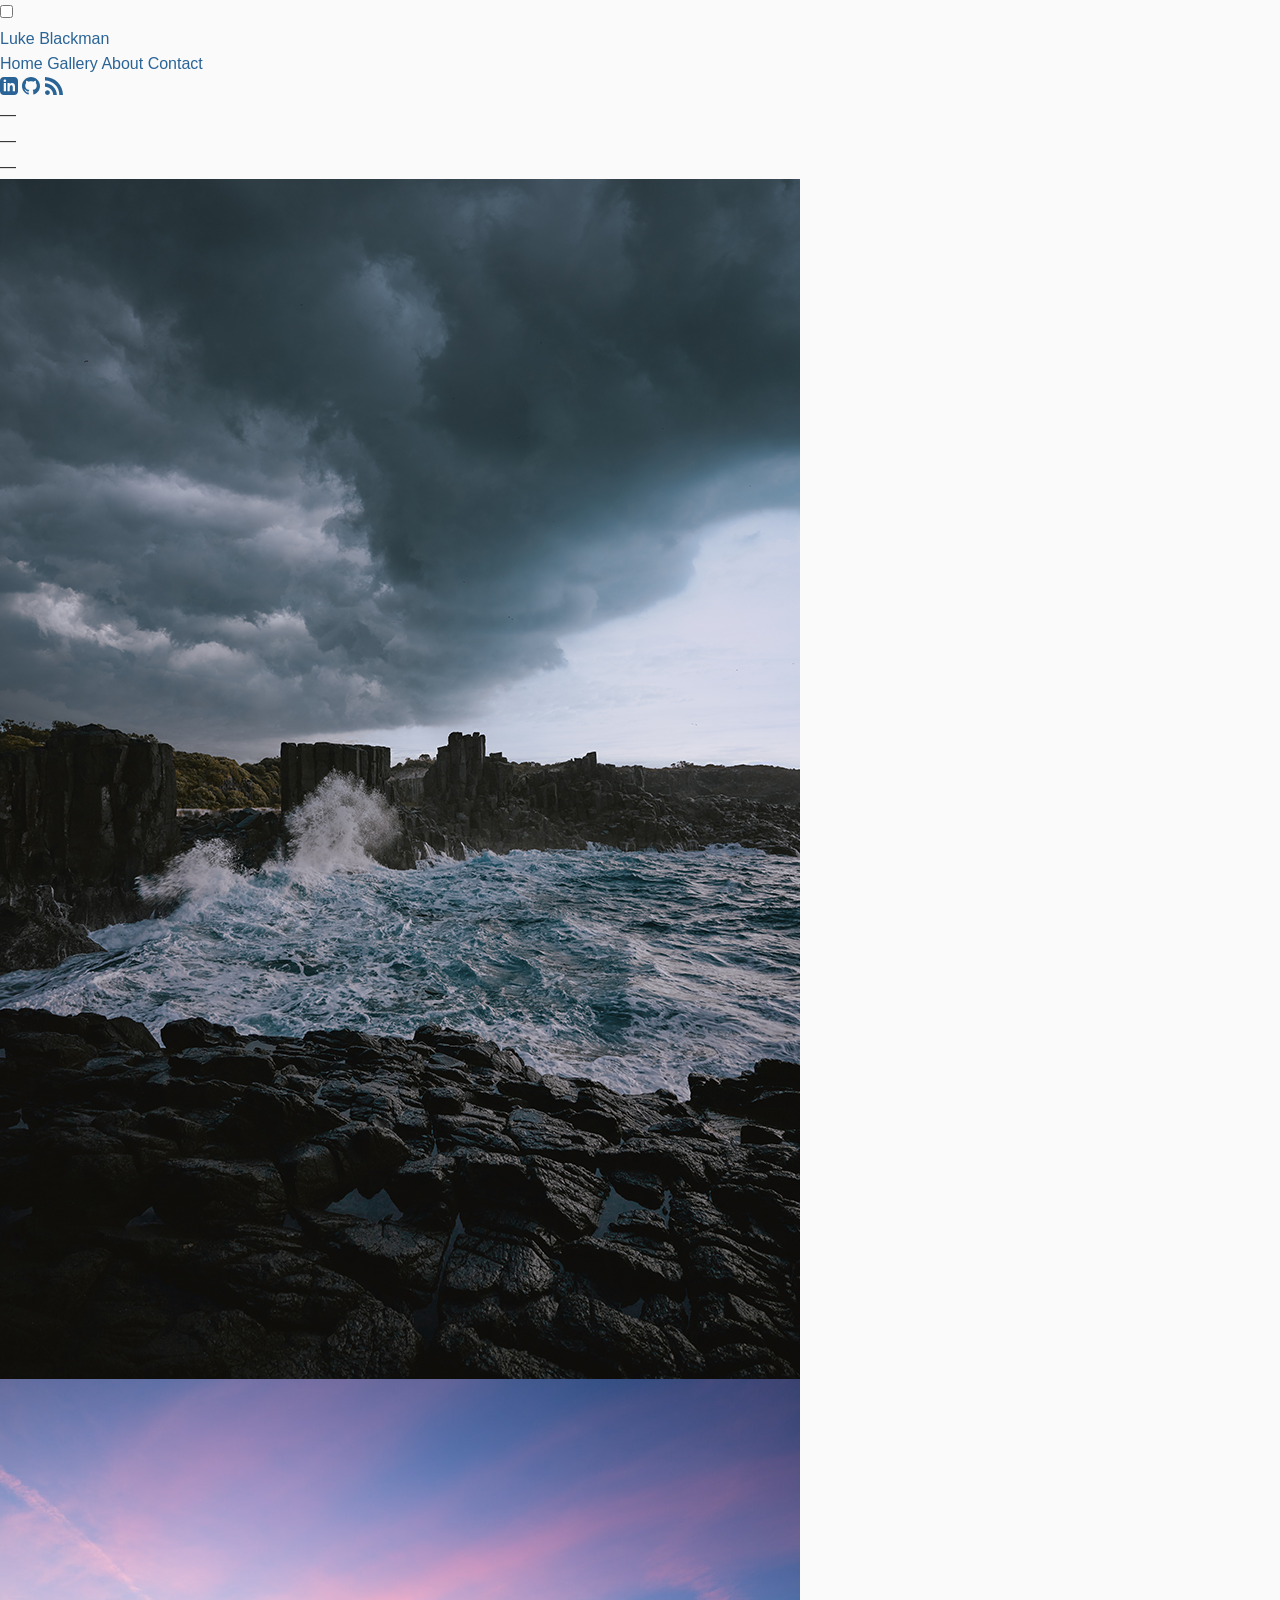
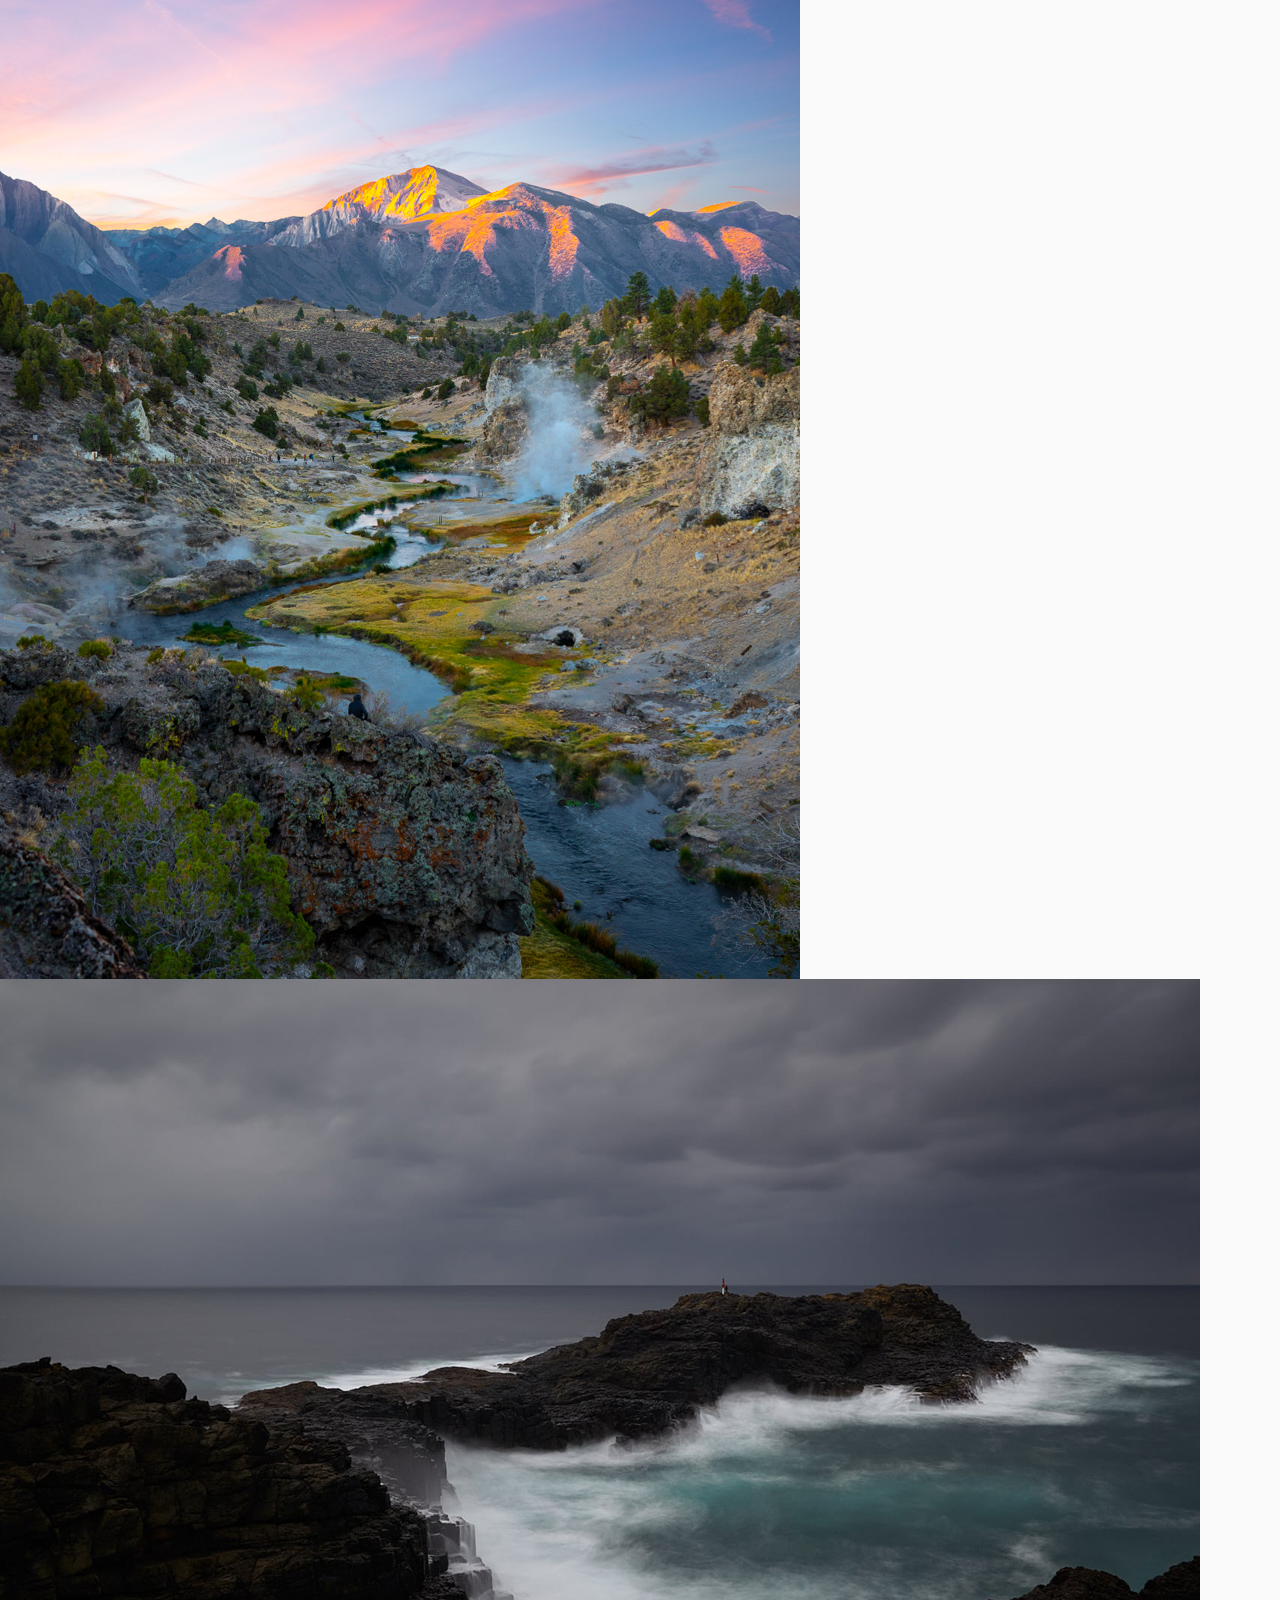
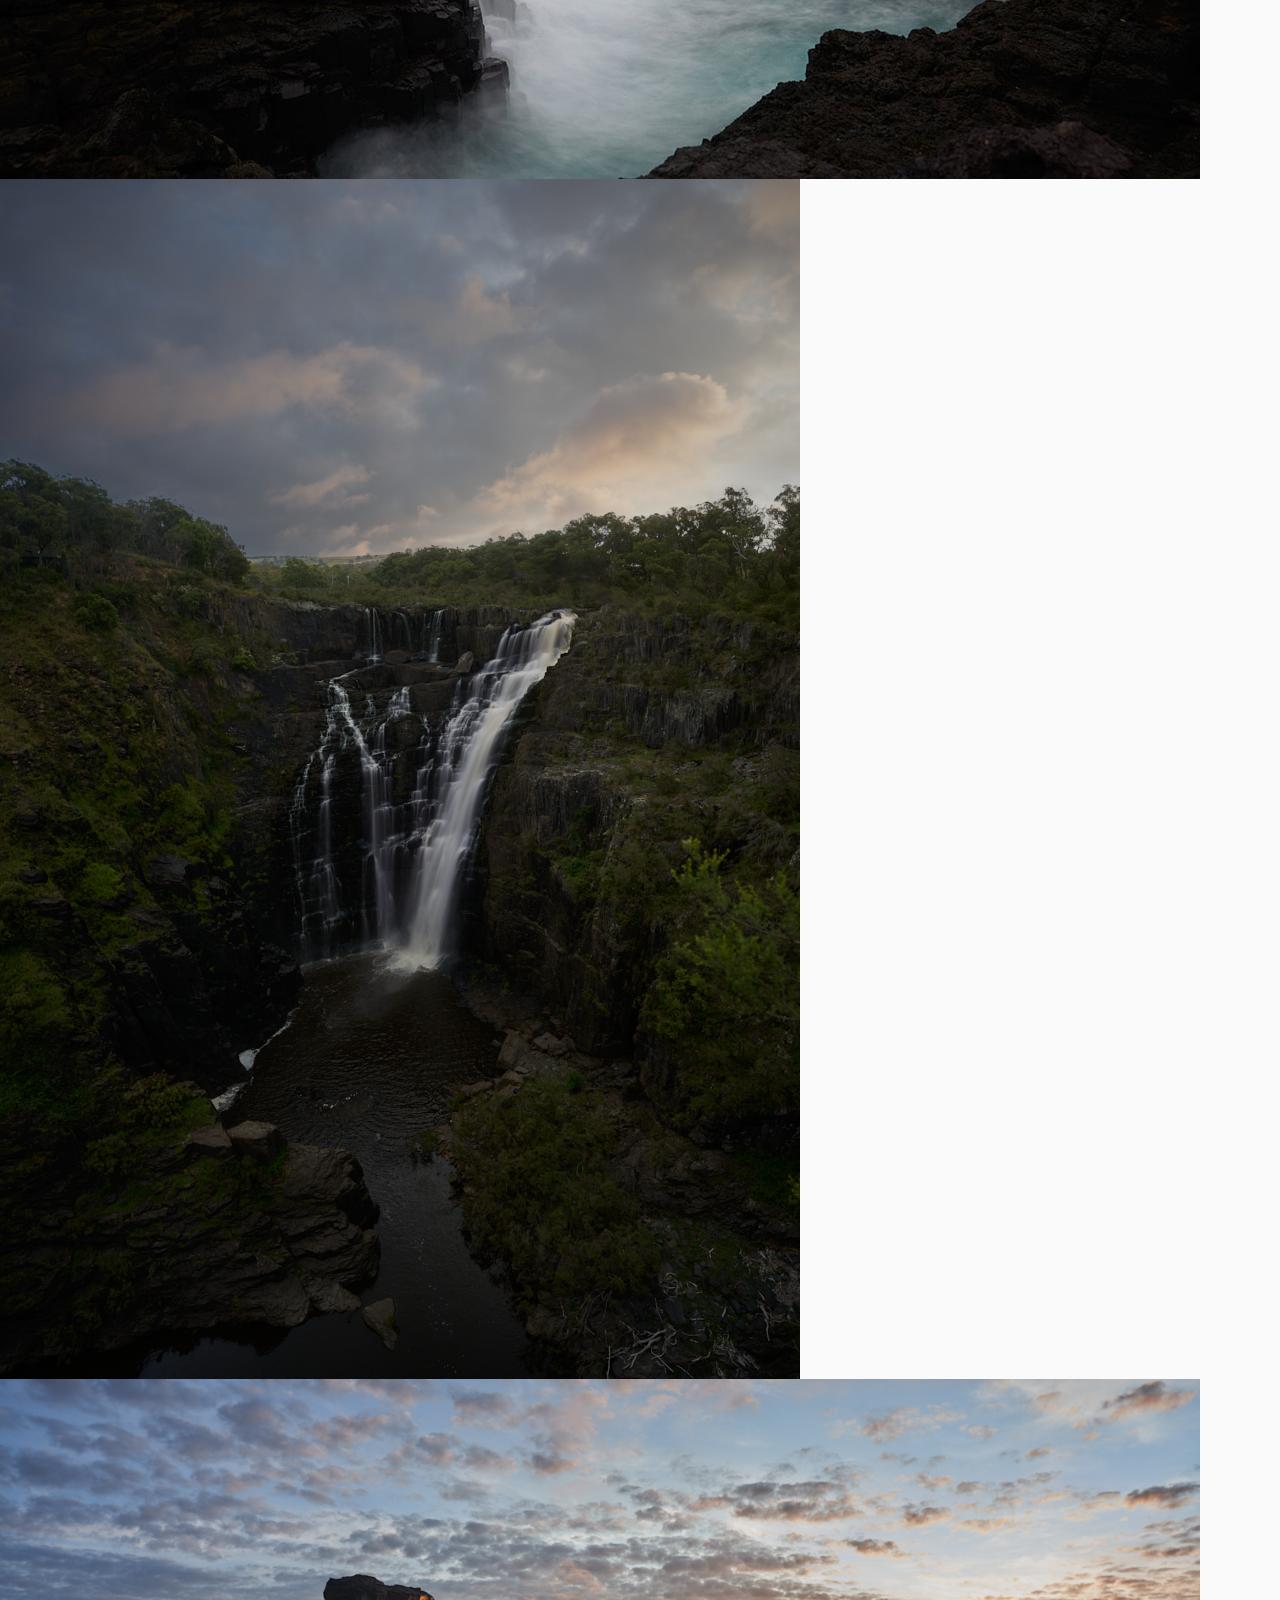
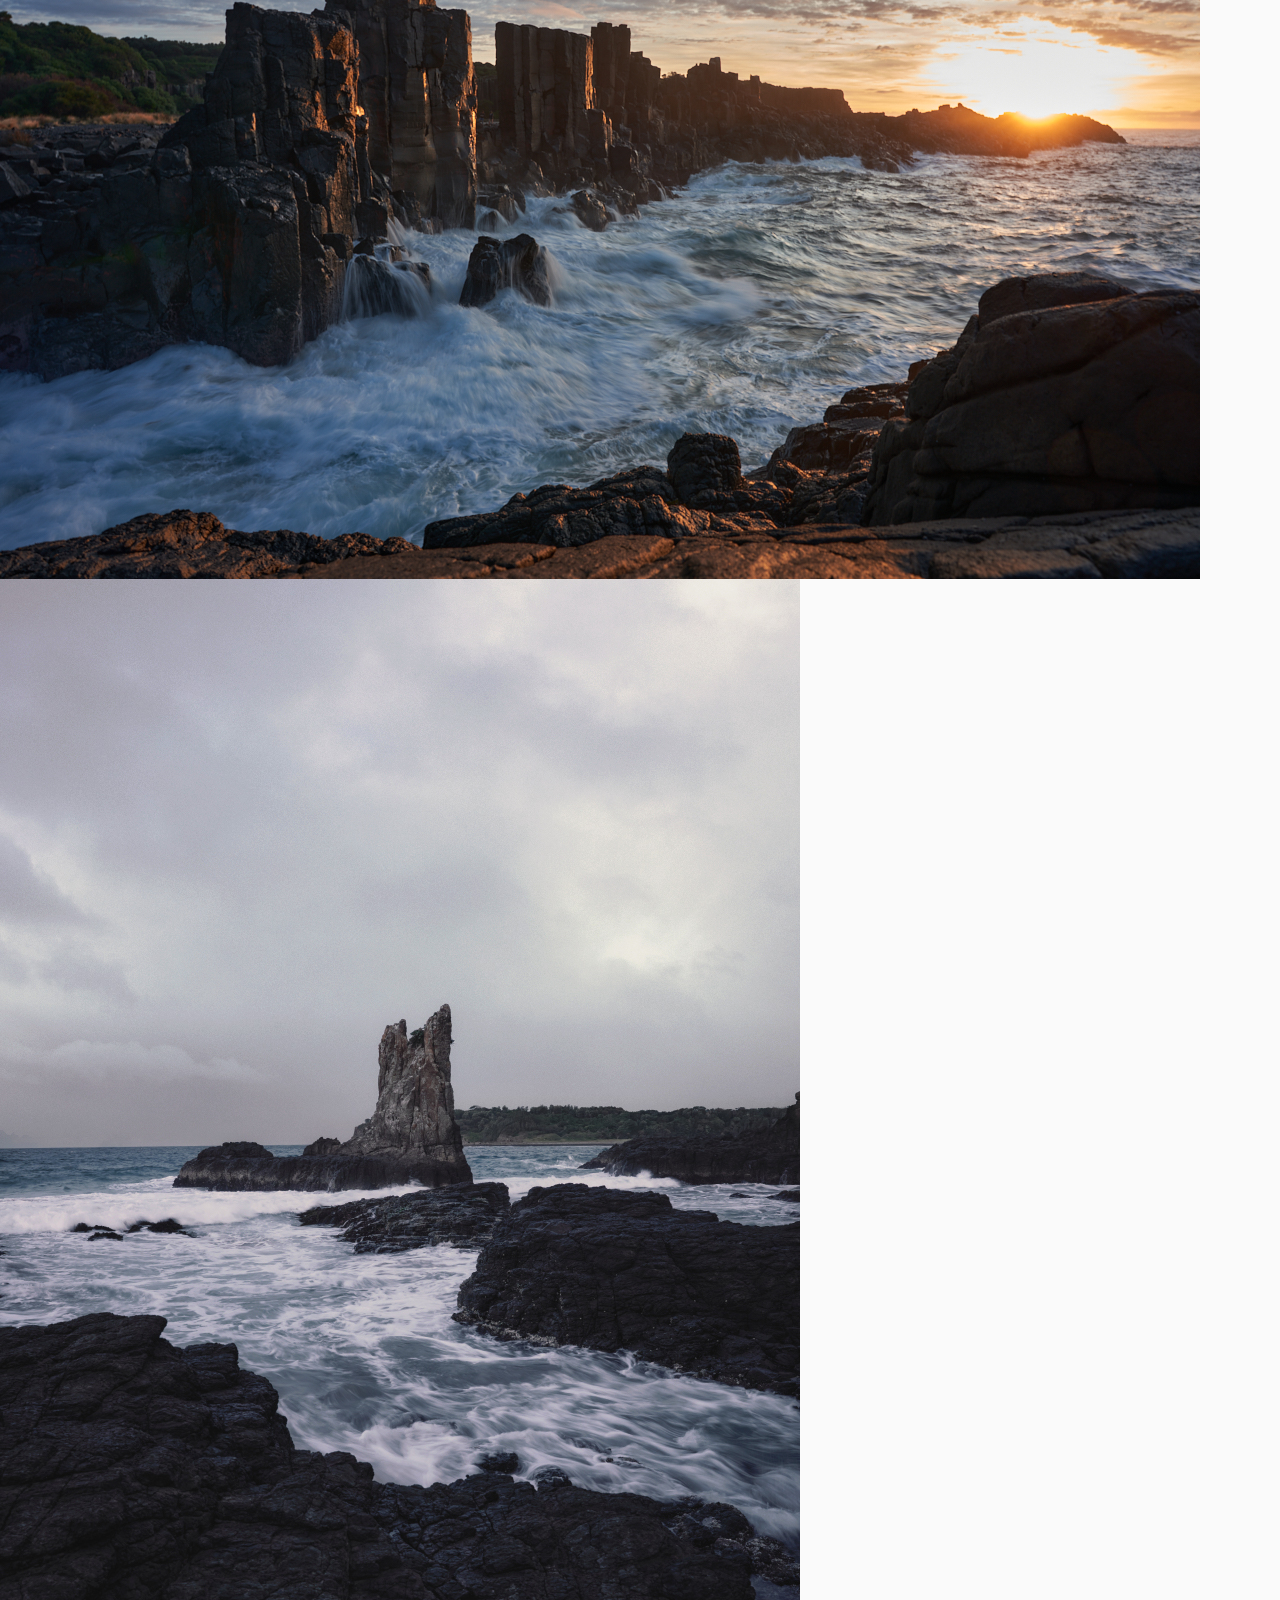
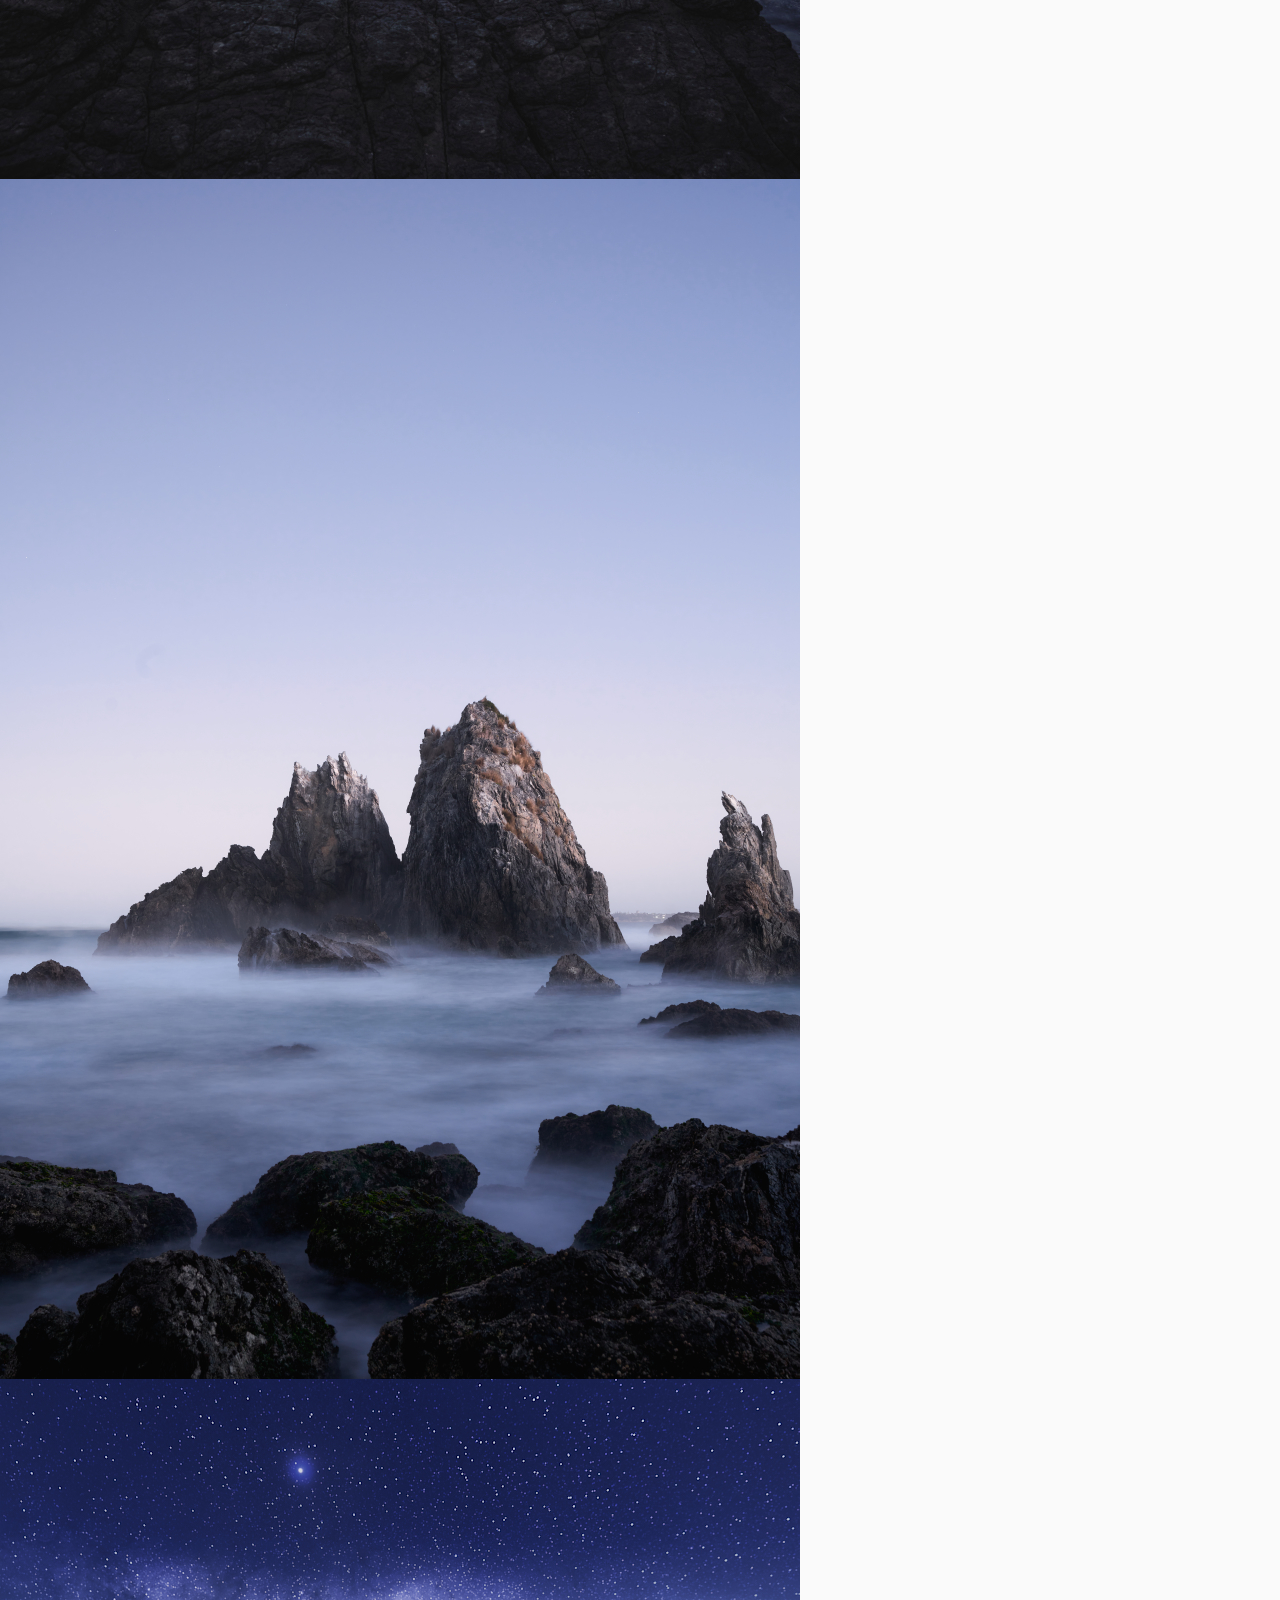
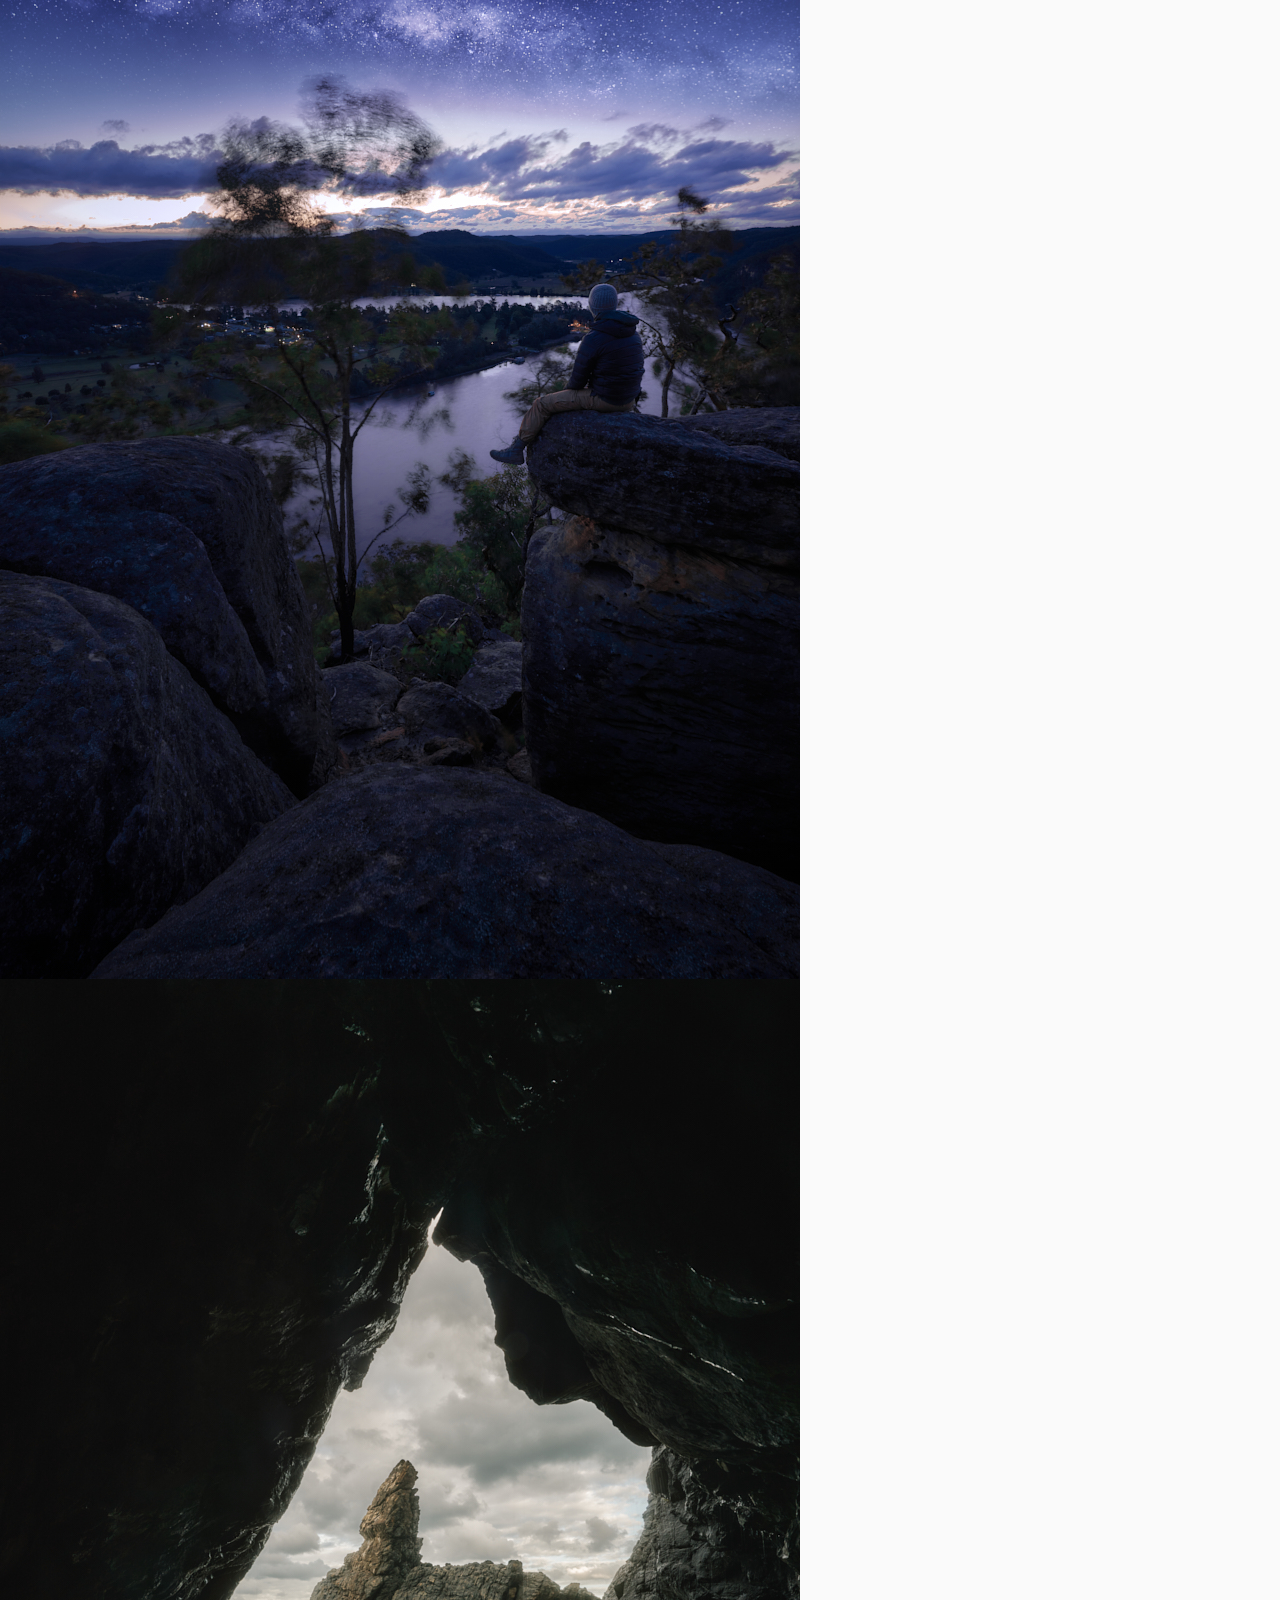
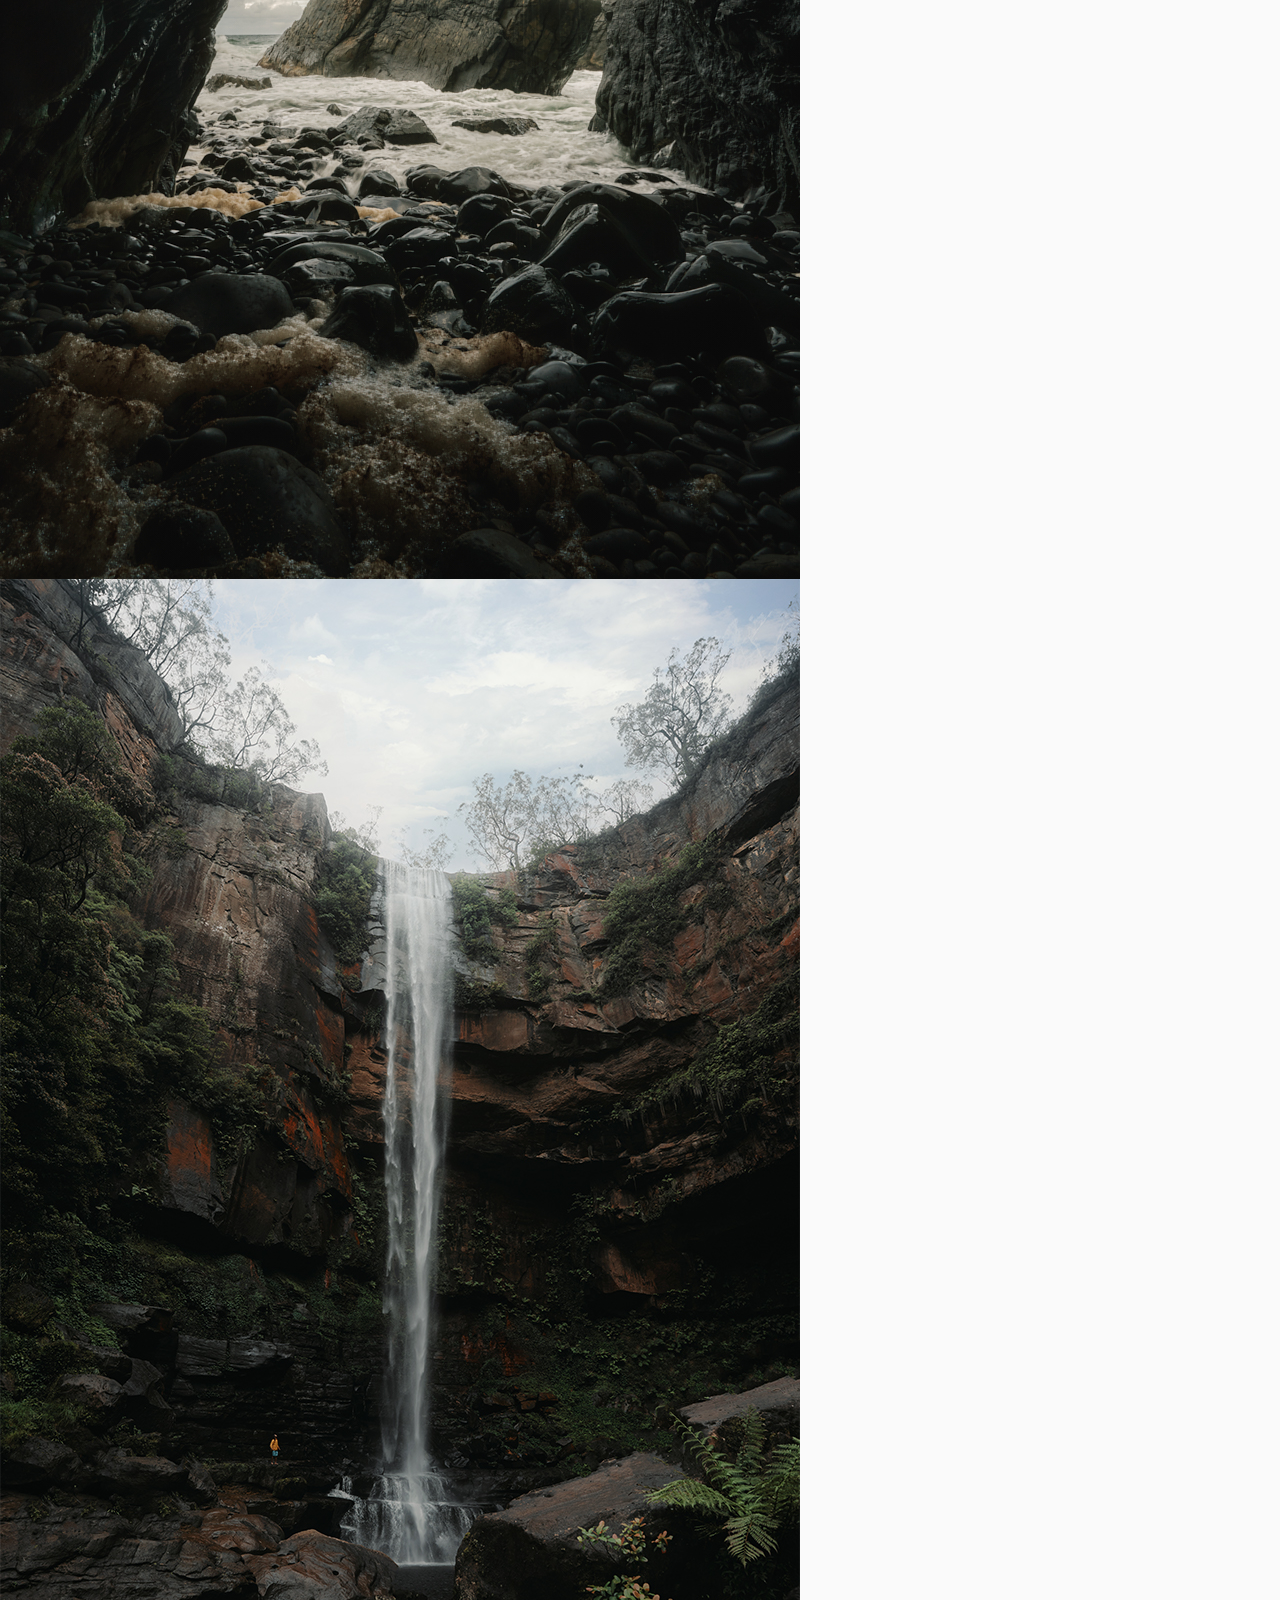
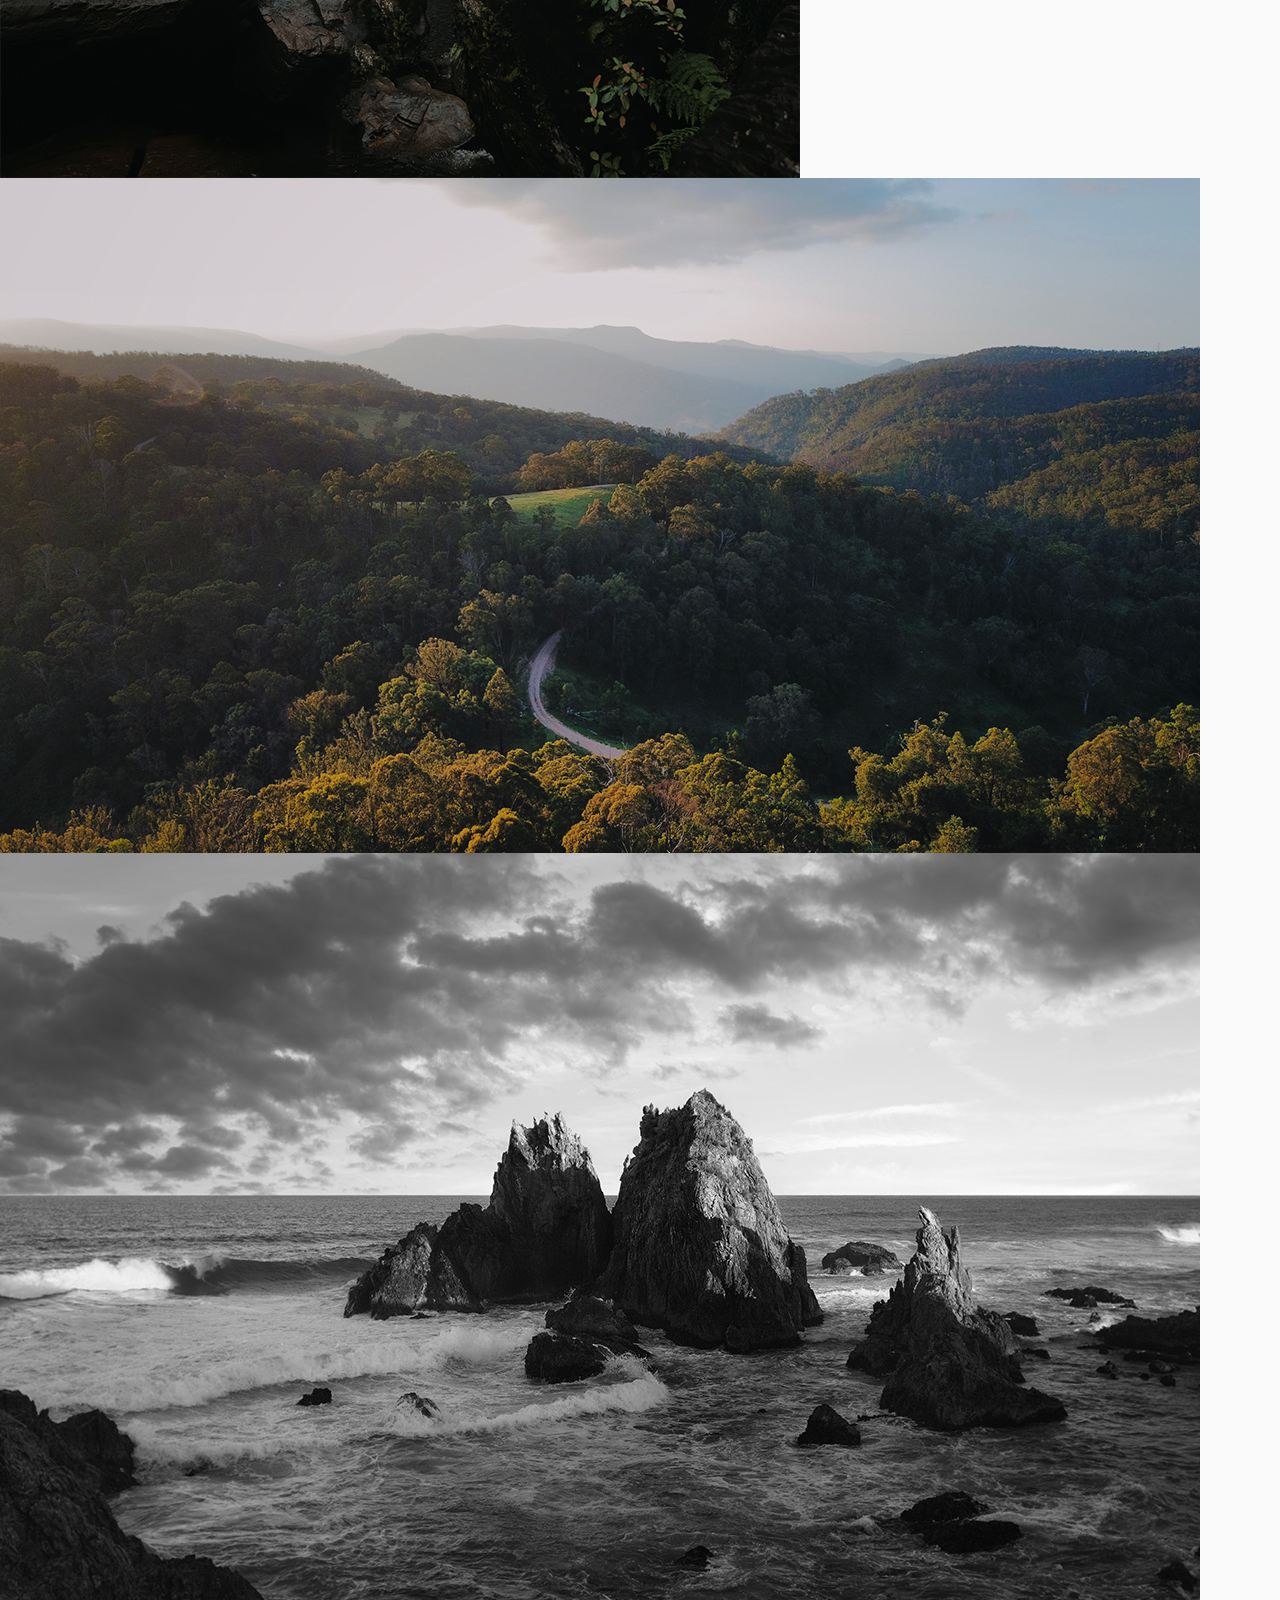
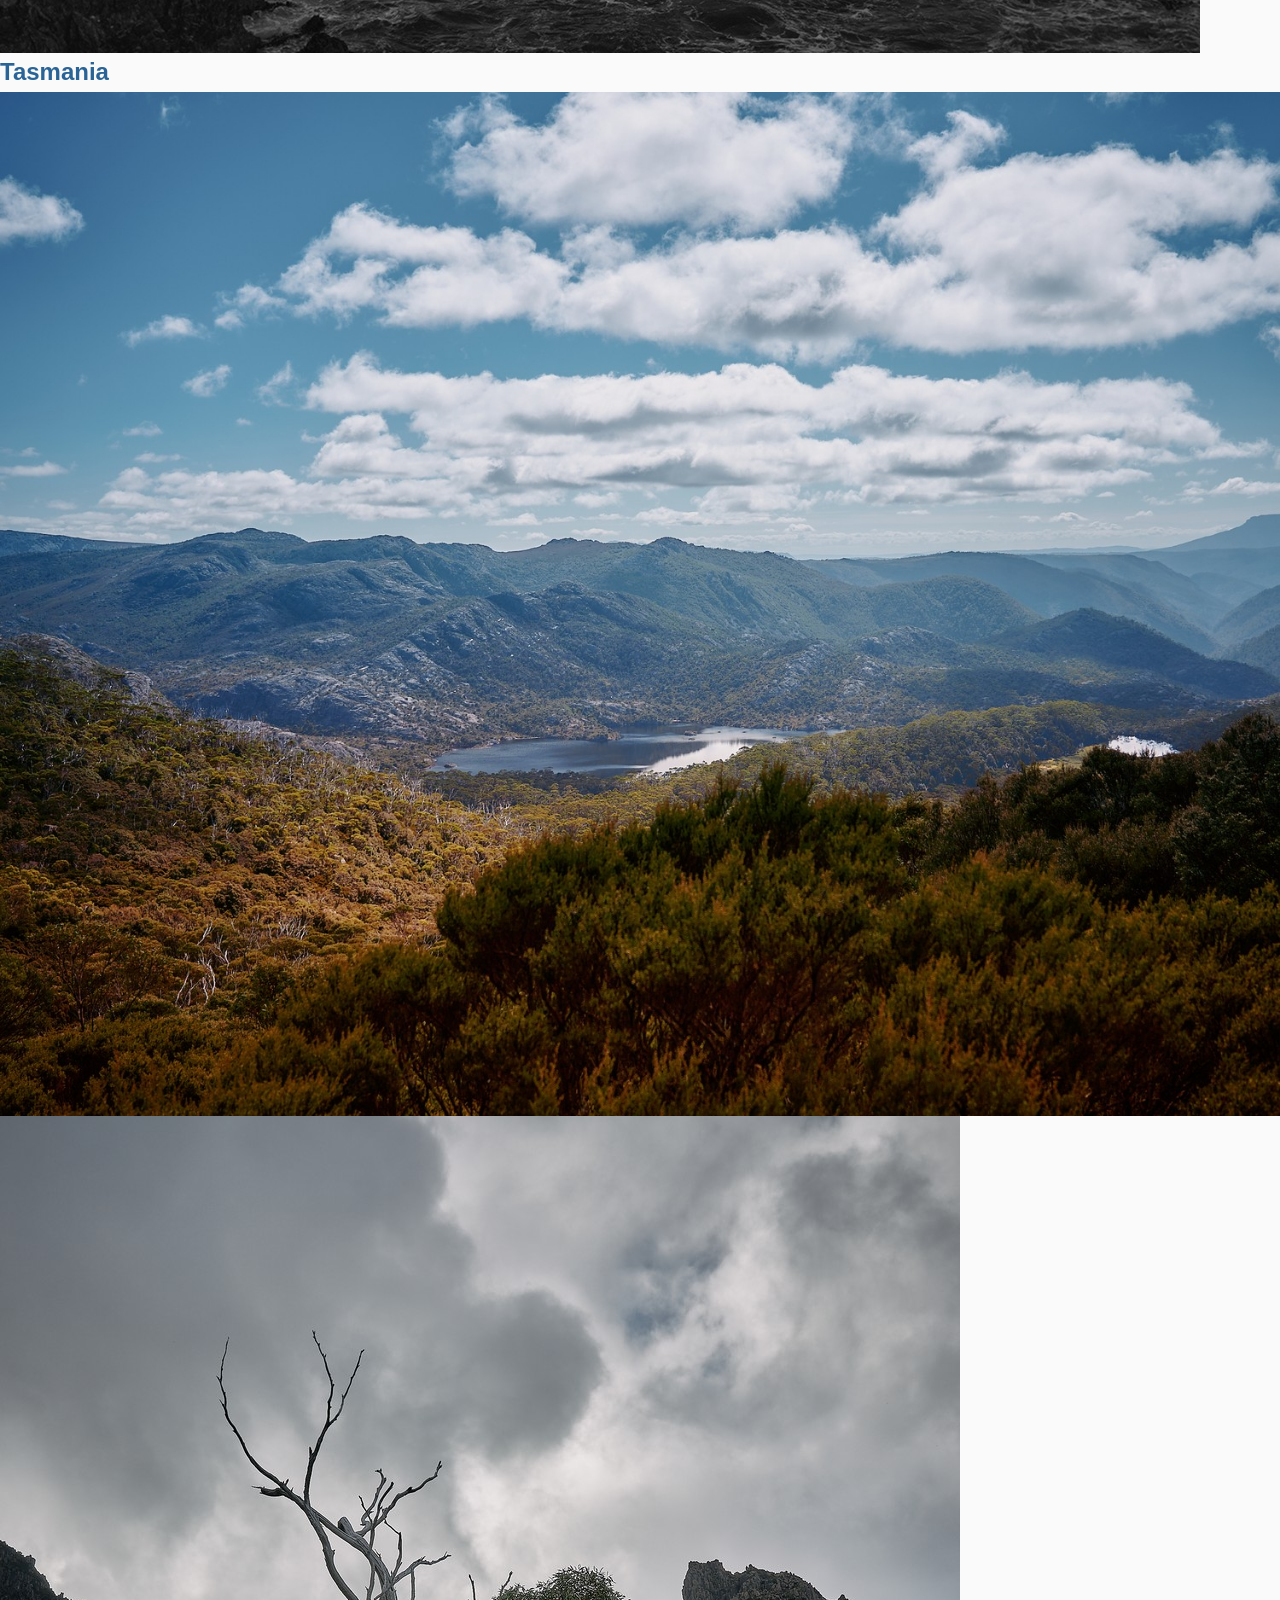
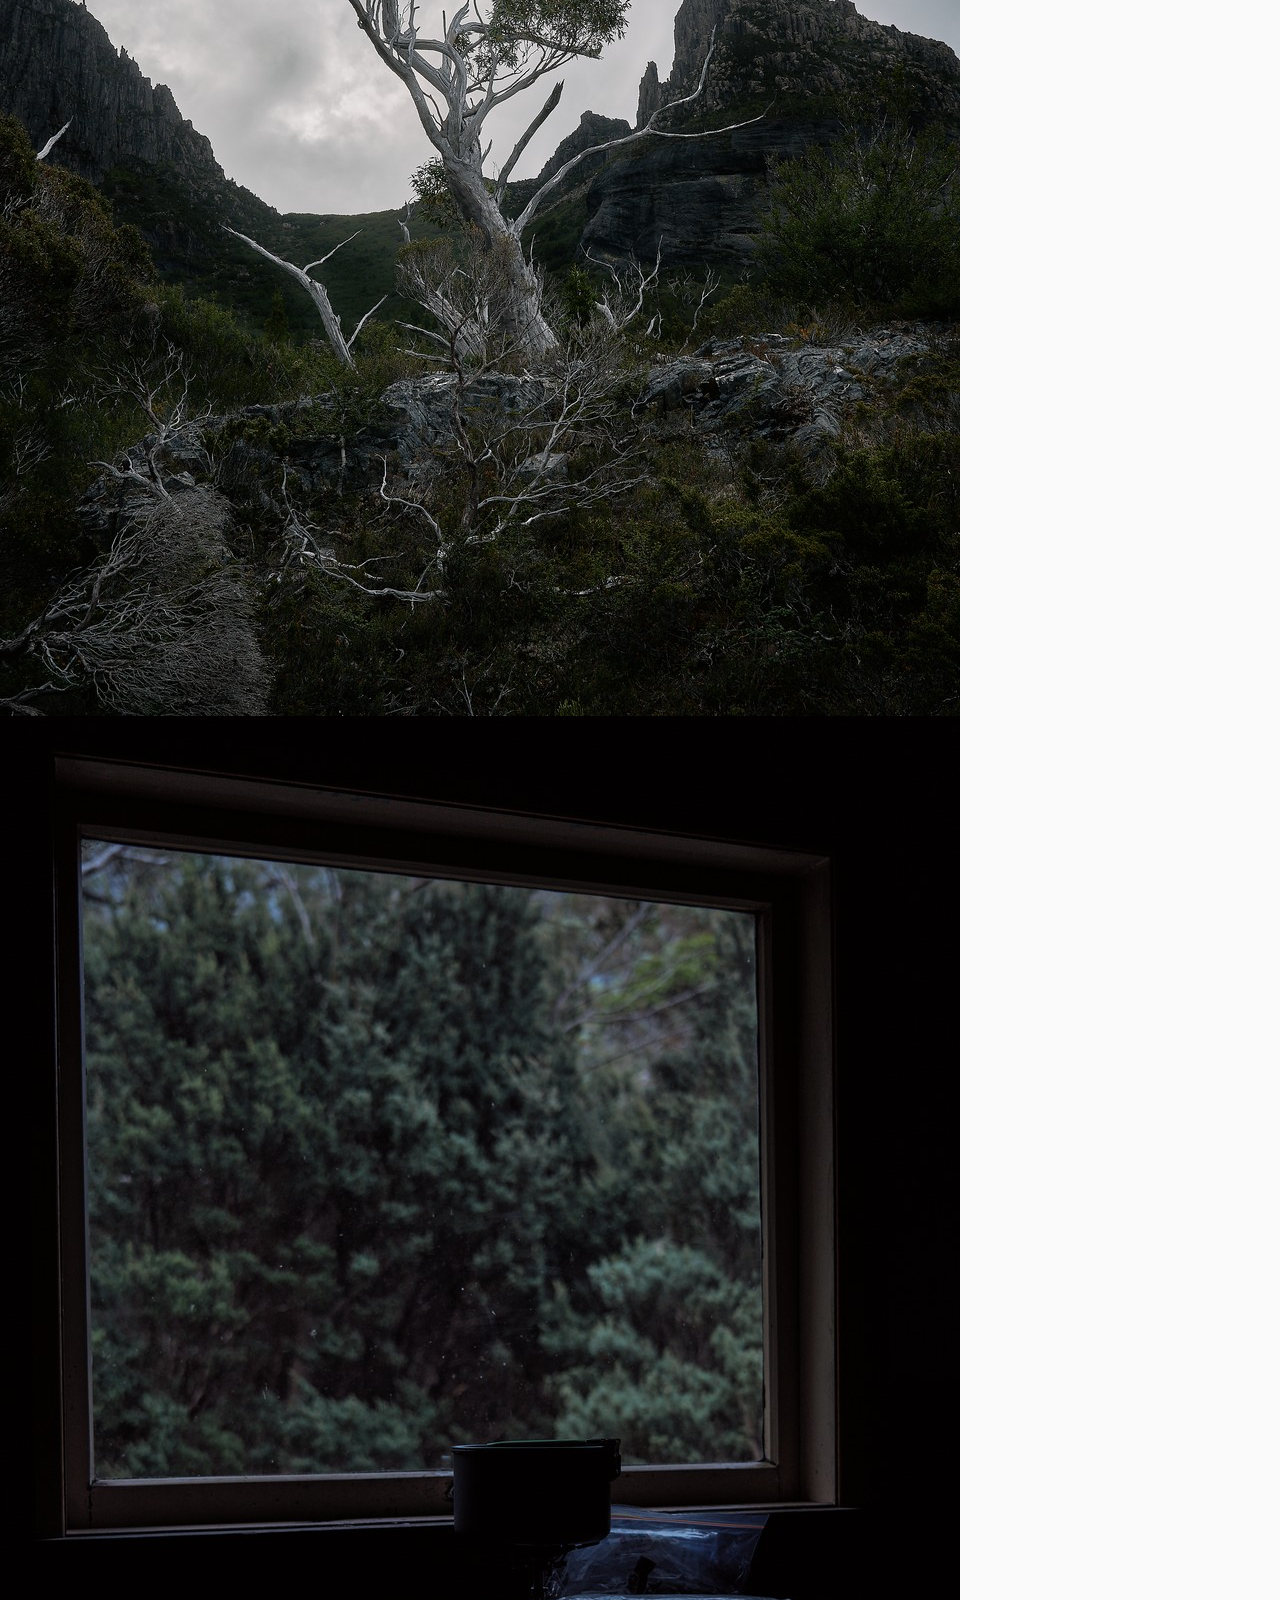
==== index.html @ 0e28357b "Updates" ====
<!doctype html>
<html lang="en">
    <head>
        <meta charset="utf-8" />
        <meta name="viewport" content="width=device-width, initial-scale=1" />
        <title>Luke Blackman</title>
        <meta
            name="description"
            content="Personal website of Luke Blackman featuring photography, blog posts, and more."
        />

        <!-- Open Graph / Social Media -->
        <meta
            property="og:type"
            content="website"
        />
        <meta
            property="og:title"
            content="Luke Blackman"
        />
        <meta
            property="og:description"
            content="Personal website of Luke Blackman - photography, blog, and more."
        />
        

        <link rel="icon" href="/static/favicon.ico" type="image/x-icon" />
        <link
            rel="alternate"
            type="application/rss+xml"
            title="RSS Feed"
            href="/feed/"
        />
        <link rel="stylesheet" href="/static/css/style.css" />

        <!-- Google Analytics -->
        <script async src="https://www.googletagmanager.com/gtag/js?id=G-47GTWN9S5M"></script>
        <script>
            window.dataLayer = window.dataLayer || [];
            function gtag(){dataLayer.push(arguments);}
            gtag('js', new Date());
            gtag('config', 'G-47GTWN9S5M');
        </script>
    </head>
    <body class="position-left">
        <div class="navigation-container align-left">
            <input type="checkbox" name="toggle" id="toggle" />

            <div class="navigation">
                <a href="/" class="index-link">Luke Blackman</a>

                <br />

                <div class="menu">
                    <a href="/">Home</a>
                    <a href="/gallery/">Gallery</a>
                    
                    <a href="/about/">About</a>
                    <a href="/contact/">Contact</a>
                </div>

            </div>

            <div class="social-links">
                <a href="https://www.linkedin.com/in/lukeblackman1/" target="_blank" rel="noopener noreferrer" aria-label="LinkedIn">
                    <svg xmlns="http://www.w3.org/2000/svg" width="18" height="18" viewBox="0 0 24 24" fill="currentColor"><path d="M19 0h-14c-2.761 0-5 2.239-5 5v14c0 2.761 2.239 5 5 5h14c2.762 0 5-2.239 5-5v-14c0-2.761-2.238-5-5-5zm-11 19h-3v-11h3v11zm-1.5-12.268c-.966 0-1.75-.79-1.75-1.764s.784-1.764 1.75-1.764 1.75.79 1.75 1.764-.783 1.764-1.75 1.764zm13.5 12.268h-3v-5.604c0-3.368-4-3.113-4 0v5.604h-3v-11h3v1.765c1.396-2.586 7-2.777 7 2.476v6.759z"/></svg>
                </a>
                <a href="https://github.com/12ak/" target="_blank" rel="noopener noreferrer" aria-label="GitHub">
                    <svg xmlns="http://www.w3.org/2000/svg" width="18" height="18" viewBox="0 0 24 24" fill="currentColor"><path d="M12 0c-6.626 0-12 5.373-12 12 0 5.302 3.438 9.8 8.207 11.387.599.111.793-.261.793-.577v-2.234c-3.338.726-4.033-1.416-4.033-1.416-.546-1.387-1.333-1.756-1.333-1.756-1.089-.745.083-.729.083-.729 1.205.084 1.839 1.237 1.839 1.237 1.07 1.834 2.807 1.304 3.492.997.107-.775.418-1.305.762-1.604-2.665-.305-5.467-1.334-5.467-5.931 0-1.311.469-2.381 1.236-3.221-.124-.303-.535-1.524.117-3.176 0 0 1.008-.322 3.301 1.23.957-.266 1.983-.399 3.003-.404 1.02.005 2.047.138 3.006.404 2.291-1.552 3.297-1.23 3.297-1.23.653 1.653.242 2.874.118 3.176.77.84 1.235 1.911 1.235 3.221 0 4.609-2.807 5.624-5.479 5.921.43.372.823 1.102.823 2.222v3.293c0 .319.192.694.801.576 4.765-1.589 8.199-6.086 8.199-11.386 0-6.627-5.373-12-12-12z"/></svg>
                </a>
                <a href="/feed/" aria-label="RSS Feed">
                    <svg xmlns="http://www.w3.org/2000/svg" width="18" height="18" viewBox="0 0 24 24" fill="currentColor"><path d="M6.503 20.752c0 1.794-1.456 3.248-3.251 3.248-1.796 0-3.252-1.454-3.252-3.248 0-1.794 1.456-3.248 3.252-3.248 1.795.001 3.251 1.454 3.251 3.248zm-6.503-12.572v4.811c6.05.062 10.96 4.966 11.022 11.009h4.817c-.062-8.71-7.118-15.758-15.839-15.82zm0-3.368c10.58.046 19.152 8.594 19.183 19.188h4.817c-.03-13.231-10.755-23.954-24-24v4.812z"/></svg>
                </a>
            </div>

            <label for="toggle">&mdash;<br />&mdash;<br />&mdash;</label>
        </div>

        <div id="main-content">
            

<div class="posts">
    
    <a class="post photo" data-lightbox href="/media/gallery/photos/1.jpg" style="max-width:800px;max-height:800px;width:calc(800px*400/1200);flex-grow:266">
        <i style="padding-bottom:150.00%"></i>
        <img src="/media/gallery/photos/1.jpg" alt="Photo in Portfolio" loading="lazy" decoding="async">
    </a>
    
    <a class="post photo" data-lightbox href="/media/gallery/photos/2.jpg" style="max-width:800px;max-height:800px;width:calc(800px*400/1200);flex-grow:266">
        <i style="padding-bottom:150.00%"></i>
        <img src="/media/gallery/photos/2.jpg" alt="Photo in Portfolio" loading="lazy" decoding="async">
    </a>
    
    <a class="post photo" data-lightbox href="/media/gallery/photos/3.jpg" style="max-width:1200px;max-height:800px;width:calc(1200px*400/800);flex-grow:600">
        <i style="padding-bottom:66.67%"></i>
        <img src="/media/gallery/photos/3.jpg" alt="Photo in Portfolio" loading="lazy" decoding="async">
    </a>
    
    <a class="post photo" data-lightbox href="/media/gallery/photos/4.jpg" style="max-width:800px;max-height:800px;width:calc(800px*400/1200);flex-grow:266">
        <i style="padding-bottom:150.00%"></i>
        <img src="/media/gallery/photos/4.jpg" alt="Photo in Portfolio" loading="lazy" decoding="async">
    </a>
    
    <a class="post photo" data-lightbox href="/media/gallery/photos/5.jpg" style="max-width:1200px;max-height:800px;width:calc(1200px*400/800);flex-grow:600">
        <i style="padding-bottom:66.67%"></i>
        <img src="/media/gallery/photos/5.jpg" alt="Photo in Portfolio" loading="lazy" decoding="async">
    </a>
    
    <a class="post photo" data-lightbox href="/media/gallery/photos/6.jpg" style="max-width:800px;max-height:800px;width:calc(800px*400/1200);flex-grow:266">
        <i style="padding-bottom:150.00%"></i>
        <img src="/media/gallery/photos/6.jpg" alt="Photo in Portfolio" loading="lazy" decoding="async">
    </a>
    
    <a class="post photo" data-lightbox href="/media/gallery/photos/7.jpg" style="max-width:800px;max-height:800px;width:calc(800px*400/1200);flex-grow:266">
        <i style="padding-bottom:150.00%"></i>
        <img src="/media/gallery/photos/7.jpg" alt="Photo in Portfolio" loading="lazy" decoding="async">
    </a>
    
    <a class="post photo" data-lightbox href="/media/gallery/photos/8.jpg" style="max-width:800px;max-height:800px;width:calc(800px*400/1200);flex-grow:266">
        <i style="padding-bottom:150.00%"></i>
        <img src="/media/gallery/photos/8.jpg" alt="Photo in Portfolio" loading="lazy" decoding="async">
    </a>
    
    <a class="post photo" data-lightbox href="/media/gallery/photos/9.jpg" style="max-width:800px;max-height:800px;width:calc(800px*400/1200);flex-grow:266">
        <i style="padding-bottom:150.00%"></i>
        <img src="/media/gallery/photos/9.jpg" alt="Photo in Portfolio" loading="lazy" decoding="async">
    </a>
    
    <a class="post photo" data-lightbox href="/media/gallery/photos/10.jpg" style="max-width:800px;max-height:800px;width:calc(800px*400/1199);flex-grow:266">
        <i style="padding-bottom:149.88%"></i>
        <img src="/media/gallery/photos/10.jpg" alt="Photo in Portfolio" loading="lazy" decoding="async">
    </a>
    
    <a class="post photo" data-lightbox href="/media/gallery/photos/11.jpg" style="max-width:1200px;max-height:675px;width:calc(1200px*400/675);flex-grow:711">
        <i style="padding-bottom:56.25%"></i>
        <img src="/media/gallery/photos/11.jpg" alt="Photo in Portfolio" loading="lazy" decoding="async">
    </a>
    
    <a class="post photo" data-lightbox href="/media/gallery/photos/12.jpg" style="max-width:1200px;max-height:800px;width:calc(1200px*400/800);flex-grow:600">
        <i style="padding-bottom:66.67%"></i>
        <img src="/media/gallery/photos/12.jpg" alt="Photo in Portfolio" loading="lazy" decoding="async">
    </a>
    
</div>



<div class="album-grid">
    
    <div class="album-item">
        <h2><a href="/gallery/tasmania/">Tasmania</a></h2>
        
        <div class="album-preview">
            
            <a href="/gallery/tasmania/" class="preview-photo">
                <img src="/media/gallery/photos/2021-02-24_09.49.29.jpg" alt="Tasmania" loading="lazy" decoding="async">
            </a>
            
            <a href="/gallery/tasmania/" class="preview-photo">
                <img src="/media/gallery/photos/2021-02-23_16.36.03.jpg" alt="Tasmania" loading="lazy" decoding="async">
            </a>
            
            <a href="/gallery/tasmania/" class="preview-photo">
                <img src="/media/gallery/photos/2021-02-24_18.53.10.jpg" alt="Tasmania" loading="lazy" decoding="async">
            </a>
            
            <a href="/gallery/tasmania/" class="preview-photo">
                <img src="/media/gallery/photos/2021-02-24_16.45.42.jpg" alt="Tasmania" loading="lazy" decoding="async">
            </a>
            
            <a href="/gallery/tasmania/" class="preview-photo">
                <img src="/media/gallery/photos/2021-02-24_07.16.25.jpg" alt="Tasmania" loading="lazy" decoding="async">
            </a>
            
            <a href="/gallery/tasmania/" class="preview-photo">
                <img src="/media/gallery/photos/2021-02-24_06.24.50.jpg" alt="Tasmania" loading="lazy" decoding="async">
            </a>
            
            <a href="/gallery/tasmania/" class="preview-photo">
                <img src="/media/gallery/photos/2021-02-24_06.19.54.jpg" alt="Tasmania" loading="lazy" decoding="async">
            </a>
            
            <a href="/gallery/tasmania/" class="preview-photo">
                <img src="/media/gallery/photos/2021-02-23_16.28.37.jpg" alt="Tasmania" loading="lazy" decoding="async">
            </a>
            
            <a href="/gallery/tasmania/" class="preview-photo">
                <img src="/media/gallery/photos/2021-02-23_15.49.07.jpg" alt="Tasmania" loading="lazy" decoding="async">
            </a>
            
            <a href="/gallery/tasmania/" class="preview-photo">
                <img src="/media/gallery/photos/2021-02-23_14.53.25.jpg" alt="Tasmania" loading="lazy" decoding="async">
            </a>
            
            <a href="/gallery/tasmania/" class="preview-photo">
                <img src="/media/gallery/photos/2021-02-23_14.17.02.jpg" alt="Tasmania" loading="lazy" decoding="async">
            </a>
            
            <a href="/gallery/tasmania/" class="preview-photo">
                <img src="/media/gallery/photos/2021-02-22_14.59.32.jpg" alt="Tasmania" loading="lazy" decoding="async">
            </a>
            
            <a href="/gallery/tasmania/" class="preview-photo">
                <img src="/media/gallery/photos/2021-02-22_14.56.15.jpg" alt="Tasmania" loading="lazy" decoding="async">
            </a>
            
            <a href="/gallery/tasmania/" class="preview-photo">
                <img src="/media/gallery/photos/2021-02-22_14.51.20.jpg" alt="Tasmania" loading="lazy" decoding="async">
            </a>
            
            <a href="/gallery/tasmania/" class="preview-photo">
                <img src="/media/gallery/photos/2021-02-22_14.18.04.jpg" alt="Tasmania" loading="lazy" decoding="async">
            </a>
            
            <a href="/gallery/tasmania/" class="preview-photo">
                <img src="/media/gallery/photos/2021-02-22_14.07.34.jpg" alt="Tasmania" loading="lazy" decoding="async">
            </a>
            
        </div>
        
    </div>
    
</div>




        </div>

        <footer class="site-footer">
            <p>&copy; 2026 Luke Blackman. All rights reserved. All views expressed are my own and do not represent those of my employer.</p>
        </footer>

        <!-- Lightbox -->
        <div id="lightbox" class="lightbox">
            <button class="lightbox-close" aria-label="Close">&times;</button>
            <button class="lightbox-prev" aria-label="Previous">&lsaquo;</button>
            <button class="lightbox-next" aria-label="Next">&rsaquo;</button>
            <img class="lightbox-image" src="" alt="">
        </div>

        <script>
        (function() {
            const lightbox = document.getElementById('lightbox');
            if (!lightbox) return;
            
            const lightboxImg = lightbox.querySelector('.lightbox-image');
            const closeBtn = lightbox.querySelector('.lightbox-close');
            const prevBtn = lightbox.querySelector('.lightbox-prev');
            const nextBtn = lightbox.querySelector('.lightbox-next');
            let currentImages = [];
            let currentIndex = 0;

            function openLightbox(images, index) {
                currentImages = images;
                currentIndex = index;
                showImage();
                lightbox.classList.add('active');
                document.body.style.overflow = 'hidden';
            }

            function closeLightbox() {
                lightbox.classList.remove('active');
                document.body.style.overflow = '';
                lightboxImg.src = '';
            }

            function showImage() {
                if (currentImages.length > 0 && currentImages[currentIndex]) {
                    lightboxImg.src = currentImages[currentIndex];
                }
                prevBtn.style.display = currentImages.length > 1 ? 'block' : 'none';
                nextBtn.style.display = currentImages.length > 1 ? 'block' : 'none';
            }

            function nextImage() {
                currentIndex = (currentIndex + 1) % currentImages.length;
                showImage();
            }

            function prevImage() {
                currentIndex = (currentIndex - 1 + currentImages.length) % currentImages.length;
                showImage();
            }

            // Event listeners
            document.addEventListener('click', function(e) {
                const link = e.target.closest('a[data-lightbox]');
                if (link) {
                    e.preventDefault();
                    e.stopPropagation();
                    const allLinks = Array.from(document.querySelectorAll('a[data-lightbox]'));
                    const images = allLinks.map(function(l) { return l.getAttribute('href'); });
                    const index = allLinks.indexOf(link);
                    openLightbox(images, index);
                }
            });

            closeBtn.addEventListener('click', function(e) {
                e.stopPropagation();
                closeLightbox();
            });
            
            prevBtn.addEventListener('click', function(e) {
                e.stopPropagation();
                prevImage();
            });
            
            nextBtn.addEventListener('click', function(e) {
                e.stopPropagation();
                nextImage();
            });

            lightbox.addEventListener('click', function(e) {
                if (e.target === lightbox) {
                    closeLightbox();
                }
            });

            document.addEventListener('keydown', function(e) {
                if (!lightbox.classList.contains('active')) return;
                if (e.key === 'Escape') closeLightbox();
                if (e.key === 'ArrowRight') nextImage();
                if (e.key === 'ArrowLeft') prevImage();
            });
        })();
        </script>
    </body>
</html>
---- static/css/style.css ----
/* Reset & Base */
*, *::before, *::after {
    margin: 0;
    padding: 0;
    box-sizing: border-box;
}

body {
    font-family: -apple-system, BlinkMacSystemFont, "Segoe UI", Roboto, "Helvetica Neue", Arial, sans-serif;
    line-height: 1.6;
    color: #333;
    background: #fafafa;
    min-height: 100vh;
    display: flex;
    flex-direction: column;
}

a {
    color: #2a6496;
    text-decoration: none;
}
a:hover {
    text-decoration: underline;
}

img {
    max-width: 100%;
    height: auto;
    display: block;
}

.container {
    max-width: 1100px;
    margin: 0 auto;
    padding: 0 1.5rem;
}

/* Navbar */
.navbar {
    background: #1a1a2e;
    padding: 1rem 0;
}
.navbar .container {
    display: flex;
    justify-content: space-between;
    align-items: center;
}
.nav-brand {
    color: #fff;
    font-size: 1.25rem;
    font-weight: 700;
}
.nav-brand:hover {
    text-decoration: none;
    color: #ccc;
}
.nav-links {
    list-style: none;
    display: flex;
    gap: 1.5rem;
}
.nav-links a {
    color: #ddd;
    font-weight: 500;
}
.nav-links a:hover {
    color: #fff;
    text-decoration: none;
}

/* Main */
main {
    flex: 1;
    padding: 2rem 0;
}

/* Hero */
.hero {
    text-align: center;
    padding: 3rem 0;
    margin-bottom: 2rem;
    border-bottom: 1px solid #e0e0e0;
}
.hero h1 {
    font-size: 2.5rem;
    margin-bottom: 0.5rem;
}
.hero p {
    font-size: 1.2rem;
    color: #666;
}

/* Sections */
.section {
    margin-bottom: 3rem;
}
.section h2 {
    font-size: 1.75rem;
    margin-bottom: 1rem;
}
.section-link {
    margin-top: 1rem;
}

/* Grid (albums) */
.grid {
    display: grid;
    grid-template-columns: repeat(auto-fill, minmax(300px, 1fr));
    gap: 1.5rem;
}

/* Card */
.card {
    background: #fff;
    border-radius: 8px;
    overflow: hidden;
    box-shadow: 0 2px 8px rgba(0, 0, 0, 0.08);
    transition: transform 0.2s, box-shadow 0.2s;
    display: block;
    color: inherit;
}
.card:hover {
    transform: translateY(-3px);
    box-shadow: 0 4px 16px rgba(0, 0, 0, 0.12);
    text-decoration: none;
}
.card img {
    width: 100%;
    height: 220px;
    object-fit: cover;
}
.card-placeholder {
    width: 100%;
    height: 220px;
    background: #e0e0e0;
    display: flex;
    align-items: center;
    justify-content: center;
    color: #999;
    font-size: 1rem;
}
.card-body {
    padding: 1rem;
}
.card-body h3 {
    margin-bottom: 0.25rem;
}

/* Meta */
.meta {
    color: #888;
    font-size: 0.9rem;
}

/* Photo grid */
.photo-grid {
    display: grid;
    grid-template-columns: repeat(auto-fill, minmax(280px, 1fr));
    gap: 1rem;
    margin-top: 1.5rem;
}
.photo-item {
    background: #fff;
    border-radius: 6px;
    overflow: hidden;
    box-shadow: 0 1px 4px rgba(0, 0, 0, 0.08);
}
.photo-item img {
    width: 100%;
    height: 250px;
    object-fit: cover;
    cursor: pointer;
    transition: opacity 0.2s;
}
.photo-item img:hover {
    opacity: 0.9;
}
.photo-item figcaption {
    padding: 0.75rem;
}

/* Blog */
.post-list {
    display: flex;
    flex-direction: column;
    gap: 1.5rem;
}
.post-card {
    background: #fff;
    padding: 1.5rem;
    border-radius: 8px;
    box-shadow: 0 2px 8px rgba(0, 0, 0, 0.08);
}
.post-card h2,
.post-card h3 {
    margin-bottom: 0.25rem;
}
.post-card p {
    margin-top: 0.5rem;
}

.post-full {
    background: #fff;
    padding: 2rem;
    border-radius: 8px;
    box-shadow: 0 2px 8px rgba(0, 0, 0, 0.08);
}
.post-full h1 {
    margin-bottom: 0.25rem;
}
.post-image {
    margin: 1.5rem 0;
    border-radius: 6px;
}
.post-content {
    margin-top: 1.5rem;
    font-size: 1.05rem;
    line-height: 1.8;
}

/* Breadcrumb */
.breadcrumb {
    margin-bottom: 1rem;
}

.album-description {
    color: #555;
    margin-bottom: 1rem;
    font-size: 1.05rem;
}

/* Footer */
.footer {
    background: #1a1a2e;
    color: #aaa;
    padding: 1.5rem 0;
    text-align: center;
    margin-top: auto;
}

/* Responsive */
@media (max-width: 600px) {
    .hero h1 {
        font-size: 1.75rem;
    }
    .grid,
    .photo-grid {
        grid-template-columns: 1fr;
    }
}
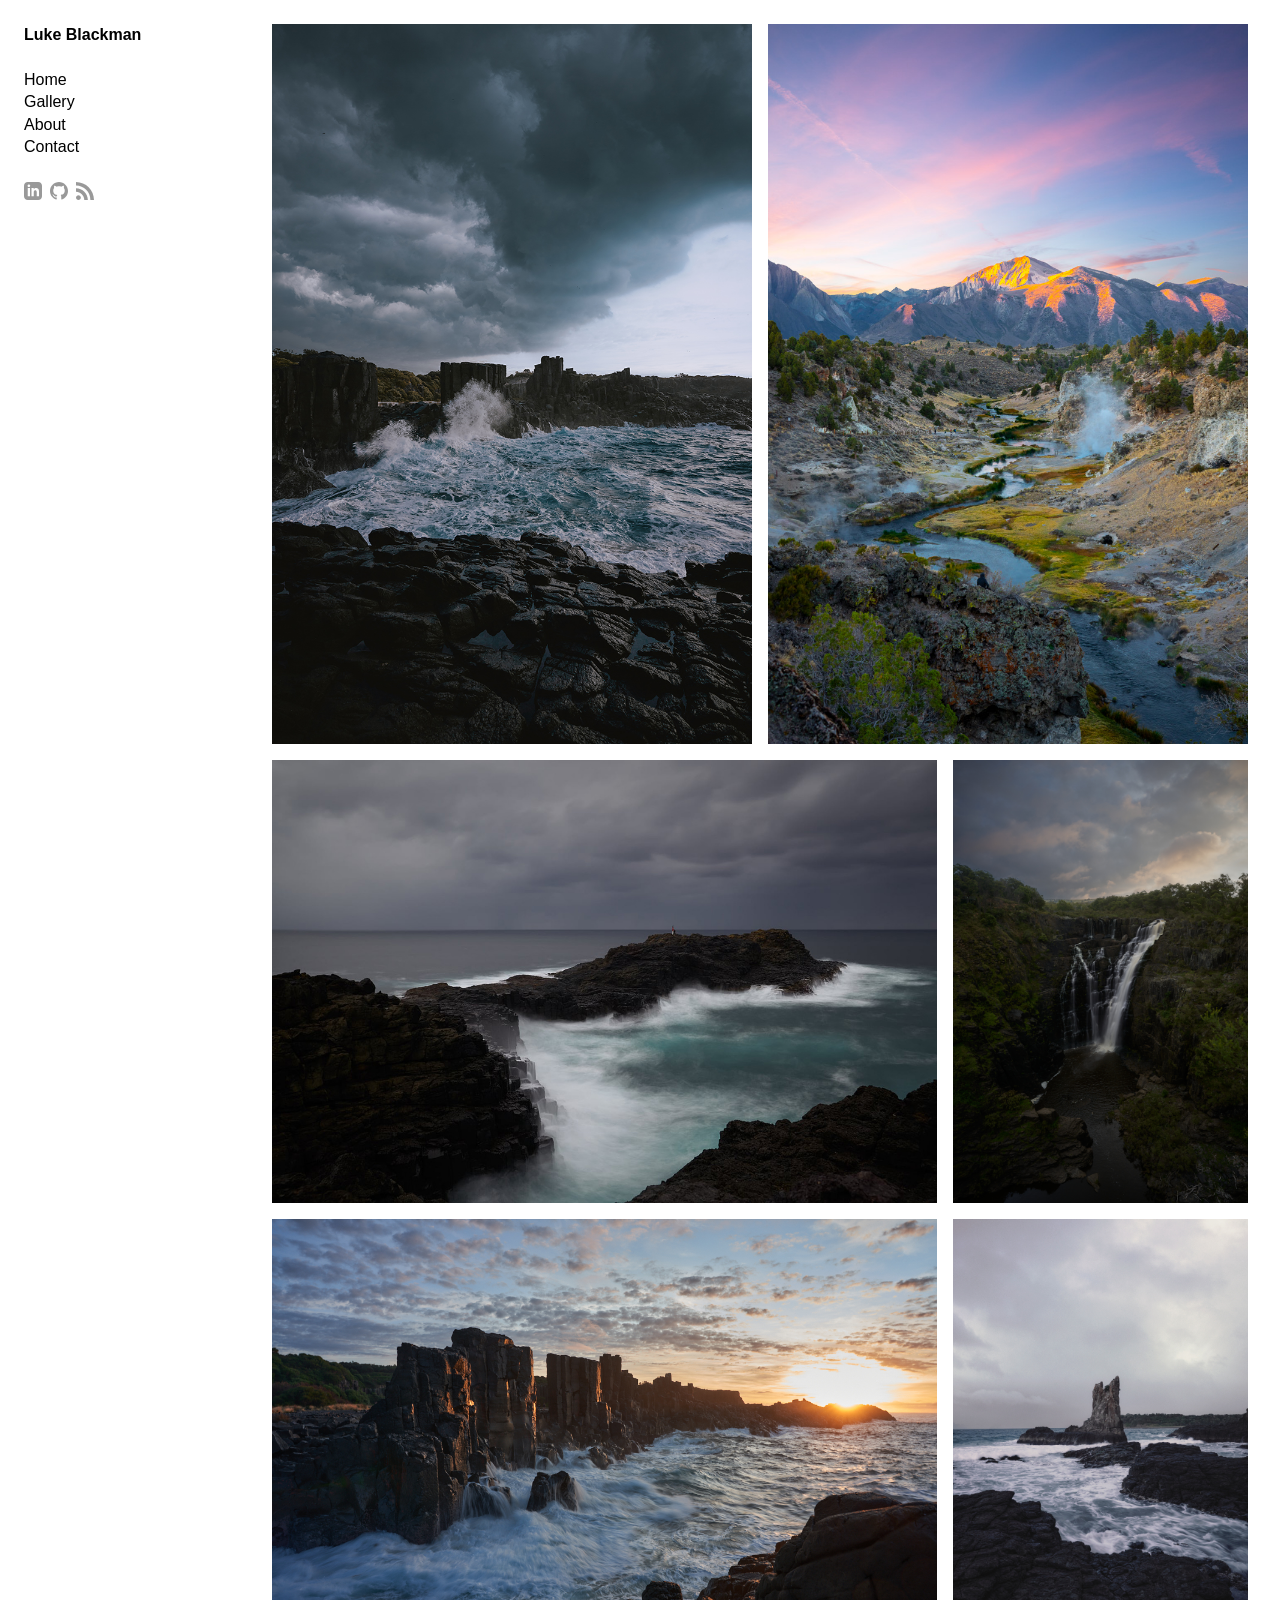
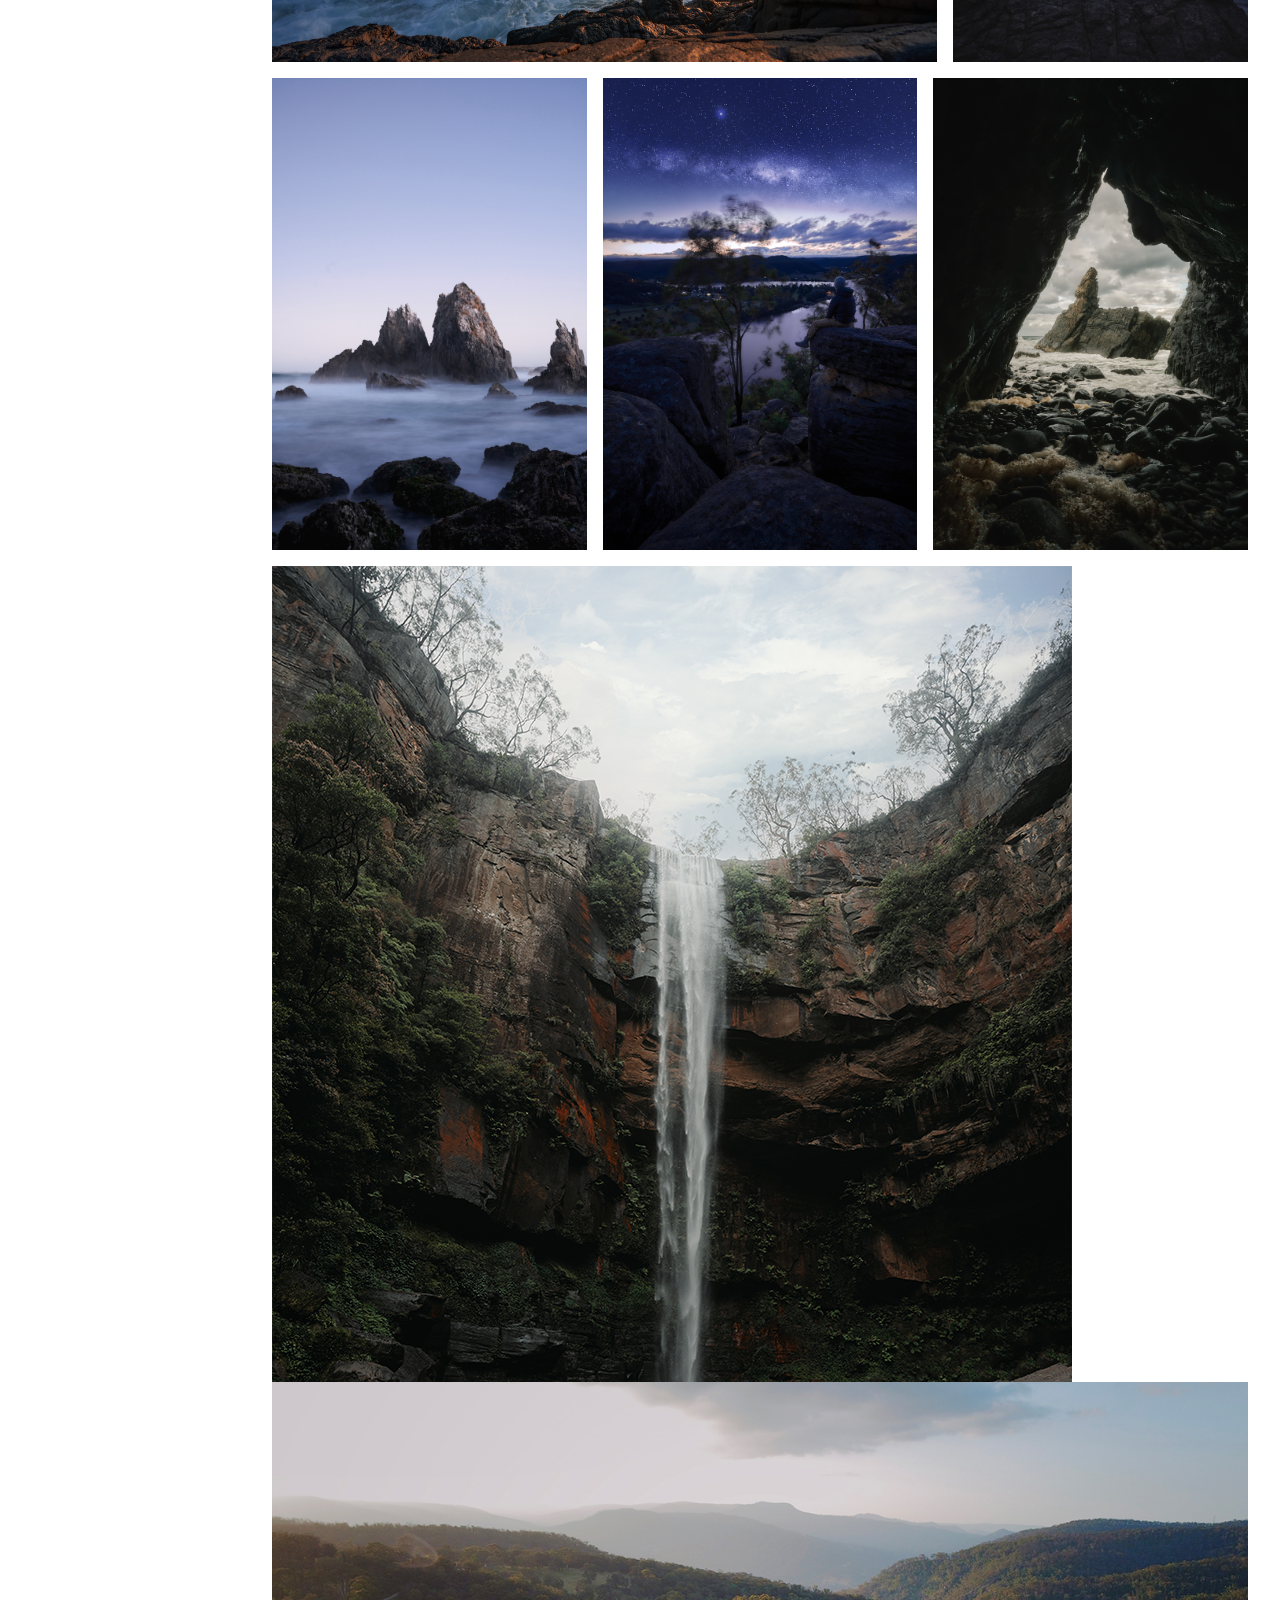
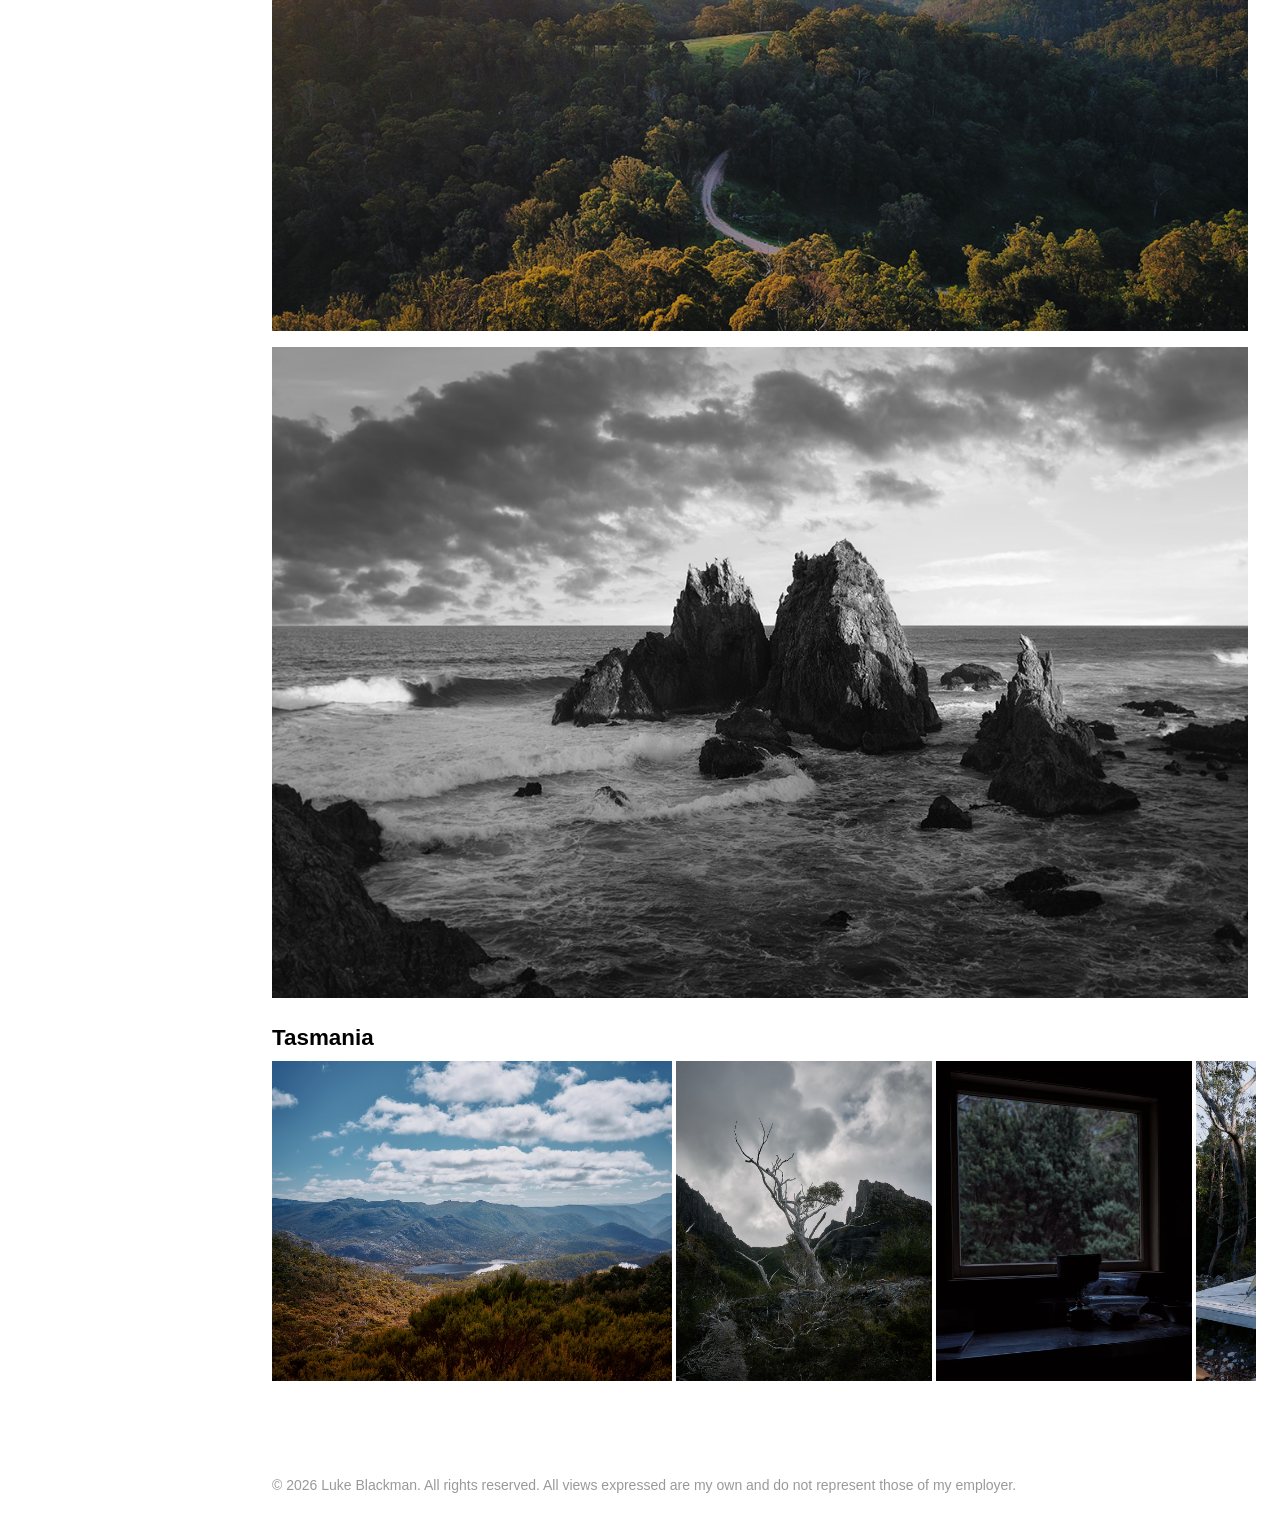
==== commit 14d74b96: "Updates" ====
--- a/index.html
+++ b/index.html
@@ -60,18 +60,17 @@
                     <a href="/contact/">Contact</a>
                 </div>
 
-            </div>
-
-            <div class="social-links">
-                <a href="https://www.linkedin.com/in/lukeblackman1/" target="_blank" rel="noopener noreferrer" aria-label="LinkedIn">
-                    <svg xmlns="http://www.w3.org/2000/svg" width="18" height="18" viewBox="0 0 24 24" fill="currentColor"><path d="M19 0h-14c-2.761 0-5 2.239-5 5v14c0 2.761 2.239 5 5 5h14c2.762 0 5-2.239 5-5v-14c0-2.761-2.238-5-5-5zm-11 19h-3v-11h3v11zm-1.5-12.268c-.966 0-1.75-.79-1.75-1.764s.784-1.764 1.75-1.764 1.75.79 1.75 1.764-.783 1.764-1.75 1.764zm13.5 12.268h-3v-5.604c0-3.368-4-3.113-4 0v5.604h-3v-11h3v1.765c1.396-2.586 7-2.777 7 2.476v6.759z"/></svg>
-                </a>
-                <a href="https://github.com/12ak/" target="_blank" rel="noopener noreferrer" aria-label="GitHub">
-                    <svg xmlns="http://www.w3.org/2000/svg" width="18" height="18" viewBox="0 0 24 24" fill="currentColor"><path d="M12 0c-6.626 0-12 5.373-12 12 0 5.302 3.438 9.8 8.207 11.387.599.111.793-.261.793-.577v-2.234c-3.338.726-4.033-1.416-4.033-1.416-.546-1.387-1.333-1.756-1.333-1.756-1.089-.745.083-.729.083-.729 1.205.084 1.839 1.237 1.839 1.237 1.07 1.834 2.807 1.304 3.492.997.107-.775.418-1.305.762-1.604-2.665-.305-5.467-1.334-5.467-5.931 0-1.311.469-2.381 1.236-3.221-.124-.303-.535-1.524.117-3.176 0 0 1.008-.322 3.301 1.23.957-.266 1.983-.399 3.003-.404 1.02.005 2.047.138 3.006.404 2.291-1.552 3.297-1.23 3.297-1.23.653 1.653.242 2.874.118 3.176.77.84 1.235 1.911 1.235 3.221 0 4.609-2.807 5.624-5.479 5.921.43.372.823 1.102.823 2.222v3.293c0 .319.192.694.801.576 4.765-1.589 8.199-6.086 8.199-11.386 0-6.627-5.373-12-12-12z"/></svg>
-                </a>
-                <a href="/feed/" aria-label="RSS Feed">
-                    <svg xmlns="http://www.w3.org/2000/svg" width="18" height="18" viewBox="0 0 24 24" fill="currentColor"><path d="M6.503 20.752c0 1.794-1.456 3.248-3.251 3.248-1.796 0-3.252-1.454-3.252-3.248 0-1.794 1.456-3.248 3.252-3.248 1.795.001 3.251 1.454 3.251 3.248zm-6.503-12.572v4.811c6.05.062 10.96 4.966 11.022 11.009h4.817c-.062-8.71-7.118-15.758-15.839-15.82zm0-3.368c10.58.046 19.152 8.594 19.183 19.188h4.817c-.03-13.231-10.755-23.954-24-24v4.812z"/></svg>
-                </a>
+                <div class="social-links">
+                    <a href="https://www.linkedin.com/in/lukeblackman1/" target="_blank" rel="noopener noreferrer" aria-label="LinkedIn">
+                        <svg xmlns="http://www.w3.org/2000/svg" width="18" height="18" viewBox="0 0 24 24" fill="currentColor"><path d="M19 0h-14c-2.761 0-5 2.239-5 5v14c0 2.761 2.239 5 5 5h14c2.762 0 5-2.239 5-5v-14c0-2.761-2.238-5-5-5zm-11 19h-3v-11h3v11zm-1.5-12.268c-.966 0-1.75-.79-1.75-1.764s.784-1.764 1.75-1.764 1.75.79 1.75 1.764-.783 1.764-1.75 1.764zm13.5 12.268h-3v-5.604c0-3.368-4-3.113-4 0v5.604h-3v-11h3v1.765c1.396-2.586 7-2.777 7 2.476v6.759z"/></svg>
+                    </a>
+                    <a href="https://github.com/12ak/" target="_blank" rel="noopener noreferrer" aria-label="GitHub">
+                        <svg xmlns="http://www.w3.org/2000/svg" width="18" height="18" viewBox="0 0 24 24" fill="currentColor"><path d="M12 0c-6.626 0-12 5.373-12 12 0 5.302 3.438 9.8 8.207 11.387.599.111.793-.261.793-.577v-2.234c-3.338.726-4.033-1.416-4.033-1.416-.546-1.387-1.333-1.756-1.333-1.756-1.089-.745.083-.729.083-.729 1.205.084 1.839 1.237 1.839 1.237 1.07 1.834 2.807 1.304 3.492.997.107-.775.418-1.305.762-1.604-2.665-.305-5.467-1.334-5.467-5.931 0-1.311.469-2.381 1.236-3.221-.124-.303-.535-1.524.117-3.176 0 0 1.008-.322 3.301 1.23.957-.266 1.983-.399 3.003-.404 1.02.005 2.047.138 3.006.404 2.291-1.552 3.297-1.23 3.297-1.23.653 1.653.242 2.874.118 3.176.77.84 1.235 1.911 1.235 3.221 0 4.609-2.807 5.624-5.479 5.921.43.372.823 1.102.823 2.222v3.293c0 .319.192.694.801.576 4.765-1.589 8.199-6.086 8.199-11.386 0-6.627-5.373-12-12-12z"/></svg>
+                    </a>
+                    <a href="/feed/" aria-label="RSS Feed">
+                        <svg xmlns="http://www.w3.org/2000/svg" width="18" height="18" viewBox="0 0 24 24" fill="currentColor"><path d="M6.503 20.752c0 1.794-1.456 3.248-3.251 3.248-1.796 0-3.252-1.454-3.252-3.248 0-1.794 1.456-3.248 3.252-3.248 1.795.001 3.251 1.454 3.251 3.248zm-6.503-12.572v4.811c6.05.062 10.96 4.966 11.022 11.009h4.817c-.062-8.71-7.118-15.758-15.839-15.82zm0-3.368c10.58.046 19.152 8.594 19.183 19.188h4.817c-.03-13.231-10.755-23.954-24-24v4.812z"/></svg>
+                    </a>
+                </div>
             </div>
 
             <label for="toggle">&mdash;<br />&mdash;<br />&mdash;</label>
--- a/static/css/style.css
+++ b/static/css/style.css
@@ -1,250 +1,564 @@
-/* Reset & Base */
-*, *::before, *::after {
+html {
+    font-family:
+        -apple-system, BlinkMacSystemFont, "avenir next", avenir,
+        "helvetica neue", helvetica, ubuntu, roboto, noto, "segoe ui", arial,
+        sans-serif;
+    font-size: 16px;
+    line-height: 1.4;
+    text-rendering: optimizeLegibility;
+    -webkit-font-smoothing: antialiased;
+}
+
+body {
+    font-variant-ligatures: common-ligatures;
+    font-feature-settings: "liga";
+    background: #ffffff;
+    color: #000000;
+    word-wrap: break-word;
+    margin: 0 auto;
+    max-width: 100%;
+}
+
+body.position-left {
+    padding-left: calc(1.5rem + 224px);
+}
+
+body.position-left .navigation-container {
+    left: 0;
+}
+
+.navigation-container {
+    position: fixed;
+    top: 0;
+    width: 224px;
+    height: 100vh;
+    padding: 1.5rem;
+}
+
+.navigation a.index-link {
+    font-weight: 600;
+    flex-shrink: 0;
+    flex-grow: 0;
+}
+
+.navigation a {
+    display: block;
+    text-indent: calc(1.5 * -0.5rem);
+    padding-left: calc(1.5 * 0.5rem);
+    color: inherit;
+    text-decoration: none;
+    transition: color 0.1s;
+}
+
+.navigation a:hover,
+.navigation a:focus,
+.navigation a.light {
+    color: rgba(0, 0, 0, 0.5);
+}
+
+.navigation a.light:hover {
+    opacity: 0.85;
+}
+
+.social-links {
+    padding-top: 1.5rem;
+    display: flex;
+    flex-direction: row;
+    align-items: center;
+    gap: 0;
+    margin-left: 0;
+}
+
+.social-links a {
+    padding-left: 0.5rem;
+}
+
+.social-links a:first-child {
+    padding-left: 0;
+}
+
+.social-links a {
+    display: block;
+    color: rgba(0, 0, 0, 0.4);
+    transition: color 0.1s;
+    text-decoration: none;
+    line-height: 0;
+}
+
+.social-links a:hover {
+    color: rgba(0, 0, 0, 0.8);
+}
+
+.social-links svg {
+    display: block;
+}
+
+.entry {
+    display: flex;
+}
+
+
+
+.entry.compact + .posts {
+    margin-top: -1rem;
+}
+
+.entry .contents {
+    padding: 1.5rem;
     margin: 0;
+    width: 1200px;
+    max-width: 100%;
+}
+
+.entry h1 {
+    font-size: 2em;
+    margin: 0em 0 1.5rem;
+    padding-bottom: 0.5rem;
+    border-bottom: 1px solid rgba(0, 0, 0, 0.1);
+}
+
+.entry p {
+    margin: 1.3em 0;
+}
+
+.entry a {
+    color: inherit;
+}
+
+.entry a:hover {
+    color: rgba(0, 0, 0, 0.5);
+}
+
+.entry .content-photo {
+    max-width: 100%;
+    height: auto;
+    margin: 1rem 0;
+    display: block;
+}
+
+.posts {
+    display: flex;
+    flex-wrap: wrap;
+    padding: 1rem;
+    padding-right: 1.5rem;
+}
+
+.posts.inline {
     padding: 0;
-    box-sizing: border-box;
-}
-
-body {
-    font-family: -apple-system, BlinkMacSystemFont, "Segoe UI", Roboto, "Helvetica Neue", Arial, sans-serif;
-    line-height: 1.6;
-    color: #333;
-    background: #fafafa;
-    min-height: 100vh;
+    margin-top: 1rem;
+    display: block;
+}
+
+.posts.inline .post {
+    display: inline-block;
+    margin: 0.5rem 0.5rem 0.5rem 0;
+    max-width: 100% !important;
+    max-height: none !important;
+    width: auto !important;
+    flex-grow: 0 !important;
+}
+
+.posts.inline .post i {
+    display: none;
+}
+
+.posts.inline .post img {
+    position: static;
+    max-width: 100%;
+    width: auto;
+    height: auto;
+}
+
+.post {
+    margin: 0.5rem;
+    position: relative;
+    text-decoration: none;
+    color: inherit;
+}
+
+.post.photo {
+    cursor: zoom-in;
+}
+
+.post.photo .title {
+    font-size: 0.875em;
+    text-align: left;
+    display: block;
+    margin: calc(1.5rem / 4) 0 calc(1.5rem / 2);
+}
+
+.post:hover {
+    opacity: 0.93;
+}
+
+.post:active {
+    opacity: 0.87;
+}
+
+/* Default: stacked layout for all screen sizes */
+.post i {
+    display: none;
+}
+
+.post img {
+    position: static;
+    width: 100%;
+    height: auto;
+    vertical-align: bottom;
+}
+
+.posts .post.photo {
+    display: block;
+    width: auto;
+    max-width: 100%;
+    max-height: none;
+    flex-grow: 0;
+    margin: 0 0 1rem 0;
+}
+
+/* Justified layout only on large screens */
+@media screen and (min-width: 1000px) {
+    .posts {
+        display: flex;
+        flex-wrap: wrap;
+    }
+
+    .posts .post.photo {
+        display: block;
+        margin: 0.5rem;
+    }
+
+    .post i {
+        display: block;
+    }
+
+    .post img {
+        position: absolute;
+        top: 0;
+        width: 100%;
+        height: auto;
+    }
+}
+
+/* Blog post list */
+.blog-list {
+    padding: 1.5rem;
+}
+
+.blog-entry {
+    margin-bottom: 2rem;
+}
+
+.blog-entry h2 {
+    font-size: 1.4em;
+    margin: 0 0 0.25rem;
+}
+
+.blog-entry h2 a {
+    color: inherit;
+    text-decoration: none;
+    transition: color 0.1s;
+}
+
+.blog-entry h2 a:hover {
+    color: rgba(0, 0, 0, 0.5);
+}
+
+.blog-entry .meta {
+    color: rgba(0, 0, 0, 0.4);
+    font-size: 0.875em;
+    margin: 0 0 0.5rem;
+}
+
+.blog-entry .excerpt {
+    margin: 0.5em 0;
+}
+
+.blog-entry .read-more,
+.entry .blog-entry .read-more {
+    color: rgba(0, 0, 0, 0.4) !important;
+    text-decoration: none;
+    transition: color 0.1s;
+}
+
+.blog-entry .read-more:hover,
+.entry .blog-entry .read-more:hover {
+    color: rgba(0, 0, 0, 0.7) !important;
+}
+
+/* Blog post detail */
+.entry .post-content {
+    line-height: 1.7;
+}
+
+.entry .post-content img {
+    max-width: 100%;
+    height: auto;
+}
+
+.entry .featured-image {
+    max-width: 100%;
+    height: auto;
+    margin: 1rem 0;
+}
+
+.entry .back-link {
+    display: inline-block;
+    margin-bottom: 1rem;
+    color: inherit;
+    text-decoration: none;
+    transition: color 0.1s;
+}
+
+.entry .back-link:hover {
+    color: rgba(0, 0, 0, 0.5);
+}
+
+/* Album grid on gallery page */
+.album-grid {
+    padding: 0 1.5rem 1.5rem 1.5rem;
+}
+
+.album-item {
+    margin-bottom: 2rem;
+}
+
+.album-grid.compact {
+    padding: 0;
     display: flex;
-    flex-direction: column;
-}
-
-a {
-    color: #2a6496;
-    text-decoration: none;
-}
-a:hover {
-    text-decoration: underline;
-}
-
-img {
+    flex-wrap: wrap;
+    gap: 1.5rem;
+}
+
+.album-grid.compact .album-item {
+    margin-bottom: 0;
+}
+
+.album-preview-single img {
+    width: 320px;
+    height: 320px;
+    object-fit: cover;
+    margin-top: 0.5rem;
+    transition: opacity 0.1s;
+}
+
+.album-preview-single:hover img {
+    opacity: 0.8;
+}
+
+.album-item a {
+    color: inherit;
+    text-decoration: none;
+    transition: color 0.1s;
+}
+
+.album-item a:hover {
+    color: rgba(0, 0, 0, 0.5);
+}
+
+.album-item h2 {
+    font-size: 1.4em;
+    margin: 0 0 0.25rem;
+}
+
+.album-item .meta {
+    color: rgba(0, 0, 0, 0.4);
+    font-size: 0.875em;
+}
+
+.album-item .cover {
     max-width: 100%;
     height: auto;
-    display: block;
-}
-
-.container {
-    max-width: 1100px;
-    margin: 0 auto;
-    padding: 0 1.5rem;
-}
-
-/* Navbar */
-.navbar {
-    background: #1a1a2e;
-    padding: 1rem 0;
-}
-.navbar .container {
+    margin-top: 0.5rem;
+}
+
+input[name="toggle"] {
+    display: none;
+}
+
+label[for="toggle"] {
+    line-height: 0.333;
+    cursor: pointer;
+    display: block;
+    float: right;
+    -webkit-touch-callout: none;
+    -webkit-user-select: none;
+    -khtml-user-select: none;
+    -moz-user-select: none;
+    -ms-user-select: none;
+    user-select: none;
+}
+
+@media screen and (min-width: 800px) {
+    label[for="toggle"] {
+        display: none;
+    }
+}
+
+@media screen and (max-width: 800px) {
+    .nav:last-of-type > a:first-of-type {
+        visibility: hidden;
+    }
+}
+
+/* Lightbox */
+.lightbox {
+    display: none;
+    position: fixed;
+    top: 0;
+    left: 0;
+    width: 100%;
+    height: 100%;
+    background: rgba(0, 0, 0, 0.95);
+    z-index: 1000;
+    justify-content: center;
+    align-items: center;
+}
+
+.lightbox.active {
     display: flex;
-    justify-content: space-between;
-    align-items: center;
-}
-.nav-brand {
-    color: #fff;
-    font-size: 1.25rem;
-    font-weight: 700;
-}
-.nav-brand:hover {
-    text-decoration: none;
-    color: #ccc;
-}
-.nav-links {
-    list-style: none;
+}
+
+.lightbox-image {
+    max-width: 90%;
+    max-height: 90%;
+    object-fit: contain;
+}
+
+.lightbox-close,
+.lightbox-prev,
+.lightbox-next {
+    position: absolute;
+    background: none;
+    border: none;
+    color: white;
+    font-size: 2.5rem;
+    cursor: pointer;
+    padding: 1rem;
+    opacity: 0.7;
+    transition: opacity 0.2s;
+}
+
+.lightbox-close:hover,
+.lightbox-prev:hover,
+.lightbox-next:hover {
+    opacity: 1;
+}
+
+.lightbox-close {
+    top: 0;
+    right: 0;
+    font-size: 3rem;
+}
+
+.lightbox-prev {
+    left: 0;
+    top: 50%;
+    transform: translateY(-50%);
+    font-size: 4rem;
+}
+
+.lightbox-next {
+    right: 0;
+    top: 50%;
+    transform: translateY(-50%);
+    font-size: 4rem;
+}
+
+/* Album preview photos on gallery page */
+.album-preview {
     display: flex;
-    gap: 1.5rem;
-}
-.nav-links a {
-    color: #ddd;
-    font-weight: 500;
-}
-.nav-links a:hover {
-    color: #fff;
-    text-decoration: none;
-}
-
-/* Main */
-main {
-    flex: 1;
-    padding: 2rem 0;
-}
-
-/* Hero */
-.hero {
-    text-align: center;
-    padding: 3rem 0;
-    margin-bottom: 2rem;
-    border-bottom: 1px solid #e0e0e0;
-}
-.hero h1 {
-    font-size: 2.5rem;
-    margin-bottom: 0.5rem;
-}
-.hero p {
-    font-size: 1.2rem;
-    color: #666;
-}
-
-/* Sections */
-.section {
-    margin-bottom: 3rem;
-}
-.section h2 {
-    font-size: 1.75rem;
-    margin-bottom: 1rem;
-}
-.section-link {
-    margin-top: 1rem;
-}
-
-/* Grid (albums) */
-.grid {
-    display: grid;
-    grid-template-columns: repeat(auto-fill, minmax(300px, 1fr));
-    gap: 1.5rem;
-}
-
-/* Card */
-.card {
-    background: #fff;
-    border-radius: 8px;
-    overflow: hidden;
-    box-shadow: 0 2px 8px rgba(0, 0, 0, 0.08);
-    transition: transform 0.2s, box-shadow 0.2s;
-    display: block;
-    color: inherit;
-}
-.card:hover {
-    transform: translateY(-3px);
-    box-shadow: 0 4px 16px rgba(0, 0, 0, 0.12);
-    text-decoration: none;
-}
-.card img {
-    width: 100%;
-    height: 220px;
+    flex-wrap: nowrap;
+    gap: 0.25rem;
+    margin-top: 0.5rem;
+    overflow-x: auto;
+    scrollbar-width: none;
+    -ms-overflow-style: none;
+}
+
+.album-preview::-webkit-scrollbar {
+    display: none;
+}
+
+.album-preview .preview-photo {
+    flex-shrink: 0;
+}
+
+.album-preview .preview-photo img {
+    height: 320px;
+    width: auto;
     object-fit: cover;
-}
-.card-placeholder {
-    width: 100%;
-    height: 220px;
-    background: #e0e0e0;
-    display: flex;
-    align-items: center;
-    justify-content: center;
-    color: #999;
-    font-size: 1rem;
-}
-.card-body {
-    padding: 1rem;
-}
-.card-body h3 {
-    margin-bottom: 0.25rem;
-}
-
-/* Meta */
-.meta {
-    color: #888;
-    font-size: 0.9rem;
-}
-
-/* Photo grid */
-.photo-grid {
-    display: grid;
-    grid-template-columns: repeat(auto-fill, minmax(280px, 1fr));
-    gap: 1rem;
-    margin-top: 1.5rem;
-}
-.photo-item {
-    background: #fff;
-    border-radius: 6px;
-    overflow: hidden;
-    box-shadow: 0 1px 4px rgba(0, 0, 0, 0.08);
-}
-.photo-item img {
-    width: 100%;
-    height: 250px;
-    object-fit: cover;
-    cursor: pointer;
-    transition: opacity 0.2s;
-}
-.photo-item img:hover {
-    opacity: 0.9;
-}
-.photo-item figcaption {
-    padding: 0.75rem;
-}
-
-/* Blog */
-.post-list {
-    display: flex;
-    flex-direction: column;
-    gap: 1.5rem;
-}
-.post-card {
-    background: #fff;
-    padding: 1.5rem;
-    border-radius: 8px;
-    box-shadow: 0 2px 8px rgba(0, 0, 0, 0.08);
-}
-.post-card h2,
-.post-card h3 {
-    margin-bottom: 0.25rem;
-}
-.post-card p {
-    margin-top: 0.5rem;
-}
-
-.post-full {
-    background: #fff;
-    padding: 2rem;
-    border-radius: 8px;
-    box-shadow: 0 2px 8px rgba(0, 0, 0, 0.08);
-}
-.post-full h1 {
-    margin-bottom: 0.25rem;
-}
-.post-image {
-    margin: 1.5rem 0;
-    border-radius: 6px;
-}
-.post-content {
-    margin-top: 1.5rem;
-    font-size: 1.05rem;
-    line-height: 1.8;
-}
-
-/* Breadcrumb */
-.breadcrumb {
-    margin-bottom: 1rem;
-}
-
-.album-description {
-    color: #555;
-    margin-bottom: 1rem;
-    font-size: 1.05rem;
+    transition: opacity 0.1s;
+}
+
+.album-preview .preview-photo:hover img {
+    opacity: 0.8;
 }
 
 /* Footer */
-.footer {
-    background: #1a1a2e;
-    color: #aaa;
-    padding: 1.5rem 0;
-    text-align: center;
-    margin-top: auto;
-}
-
-/* Responsive */
-@media (max-width: 600px) {
-    .hero h1 {
-        font-size: 1.75rem;
-    }
-    .grid,
-    .photo-grid {
-        grid-template-columns: 1fr;
-    }
-}
+.site-footer {
+    padding: 2rem 1.5rem;
+    text-align: left;
+    color: rgba(0, 0, 0, 0.4);
+    font-size: 0.875em;
+}
+
+.site-footer p {
+    margin: 0;
+}
+
+@media screen and (max-width: 800px) {
+    body {
+        padding-top: 4rem;
+    }
+
+    body.position-left {
+        padding-left: 0;
+    }
+
+    body.position-right {
+        padding-right: 0;
+    }
+
+    .navigation-container {
+        width: 100%;
+        height: auto;
+        display: flex;
+        justify-content: space-between;
+        box-sizing: border-box;
+        z-index: 1;
+        background: #ffffff;
+    }
+
+    .navigation-container label[for="toggle"] {
+        margin-left: auto;
+    }
+
+    .navigation {
+        height: 2rem;
+    }
+
+    input[name="toggle"]:checked + .navigation {
+        min-height: 100vh;
+    }
+
+    input[name="toggle"] + .navigation > *:not(.index-link) {
+        display: none;
+    }
+
+    input[name="toggle"]:checked + .navigation > *:not(.index-link) {
+        display: block;
+    }
+
+    input[name="toggle"]:checked + .navigation .social-links {
+        display: flex;
+    }
+
+    .entry {
+        padding: 0 0;
+    }
+
+    .nav:last-of-type > a:first-of-type {
+        visibility: hidden;
+    }
+}
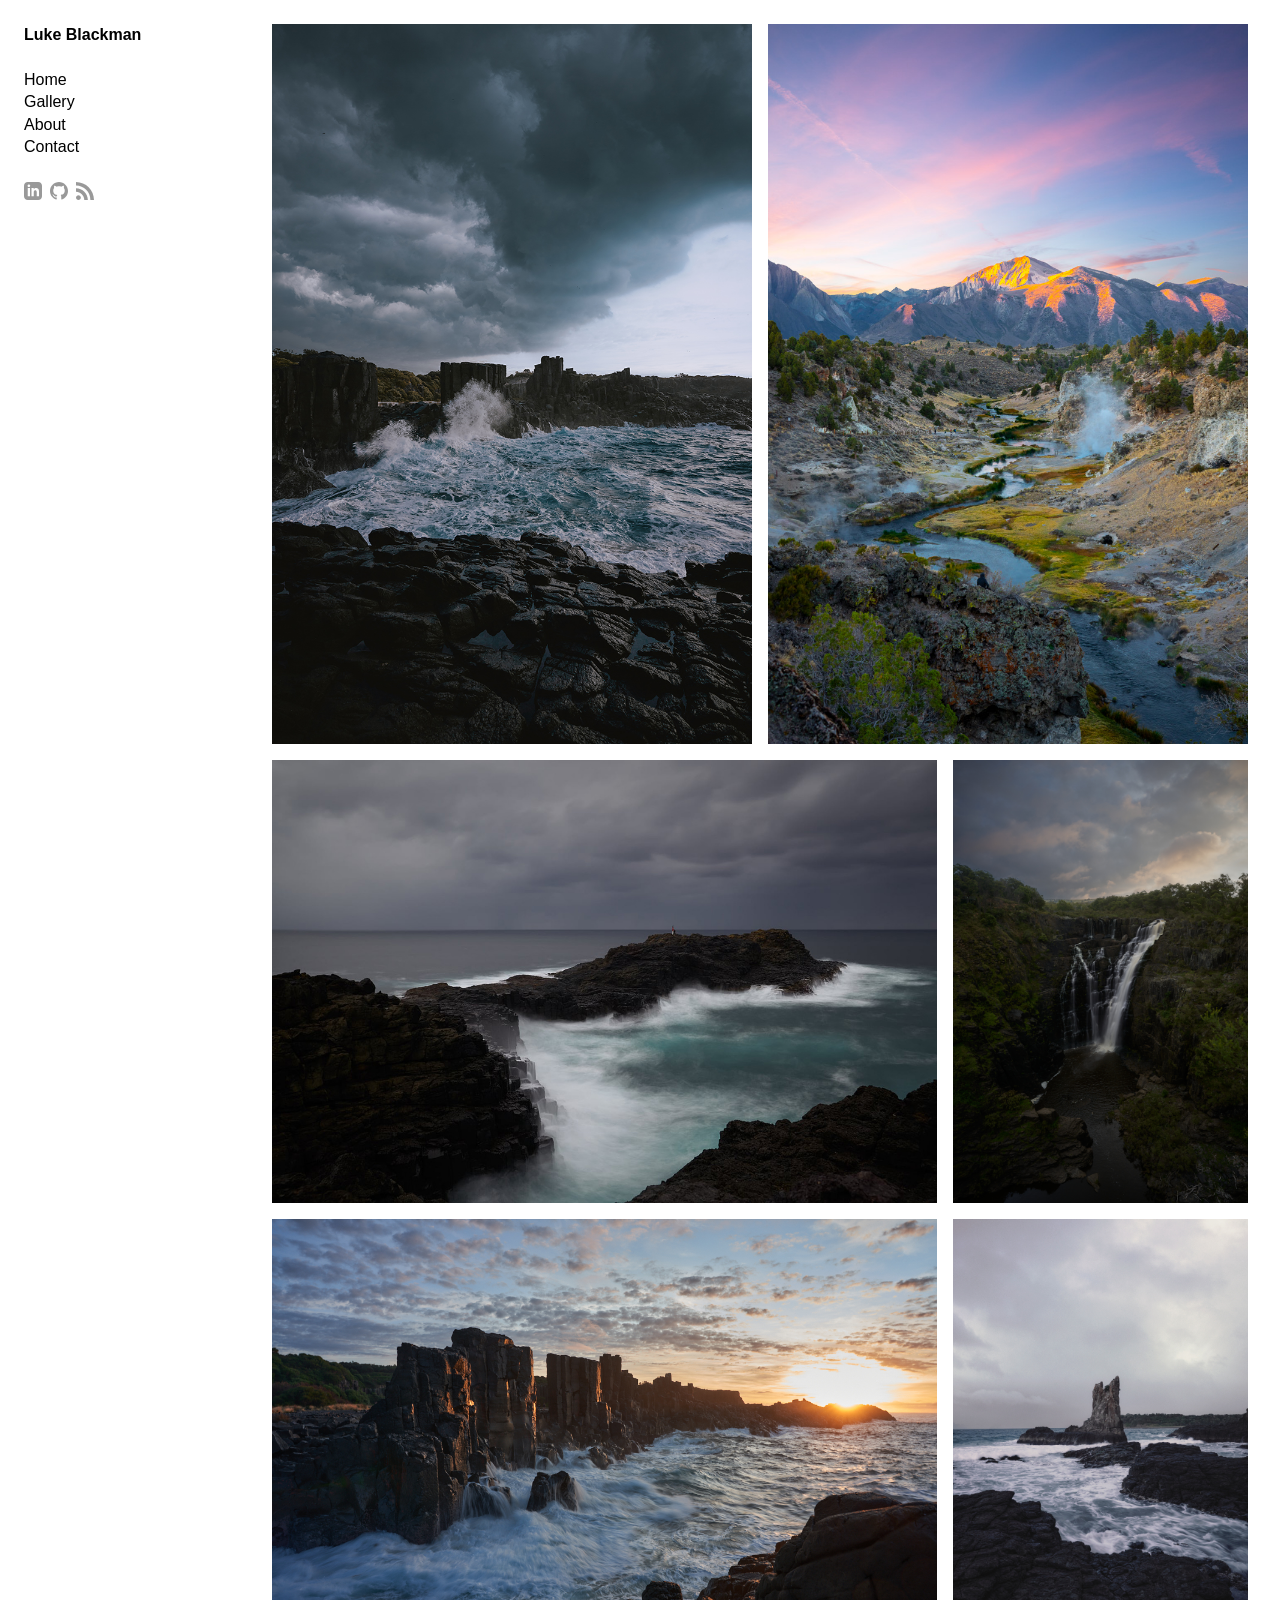
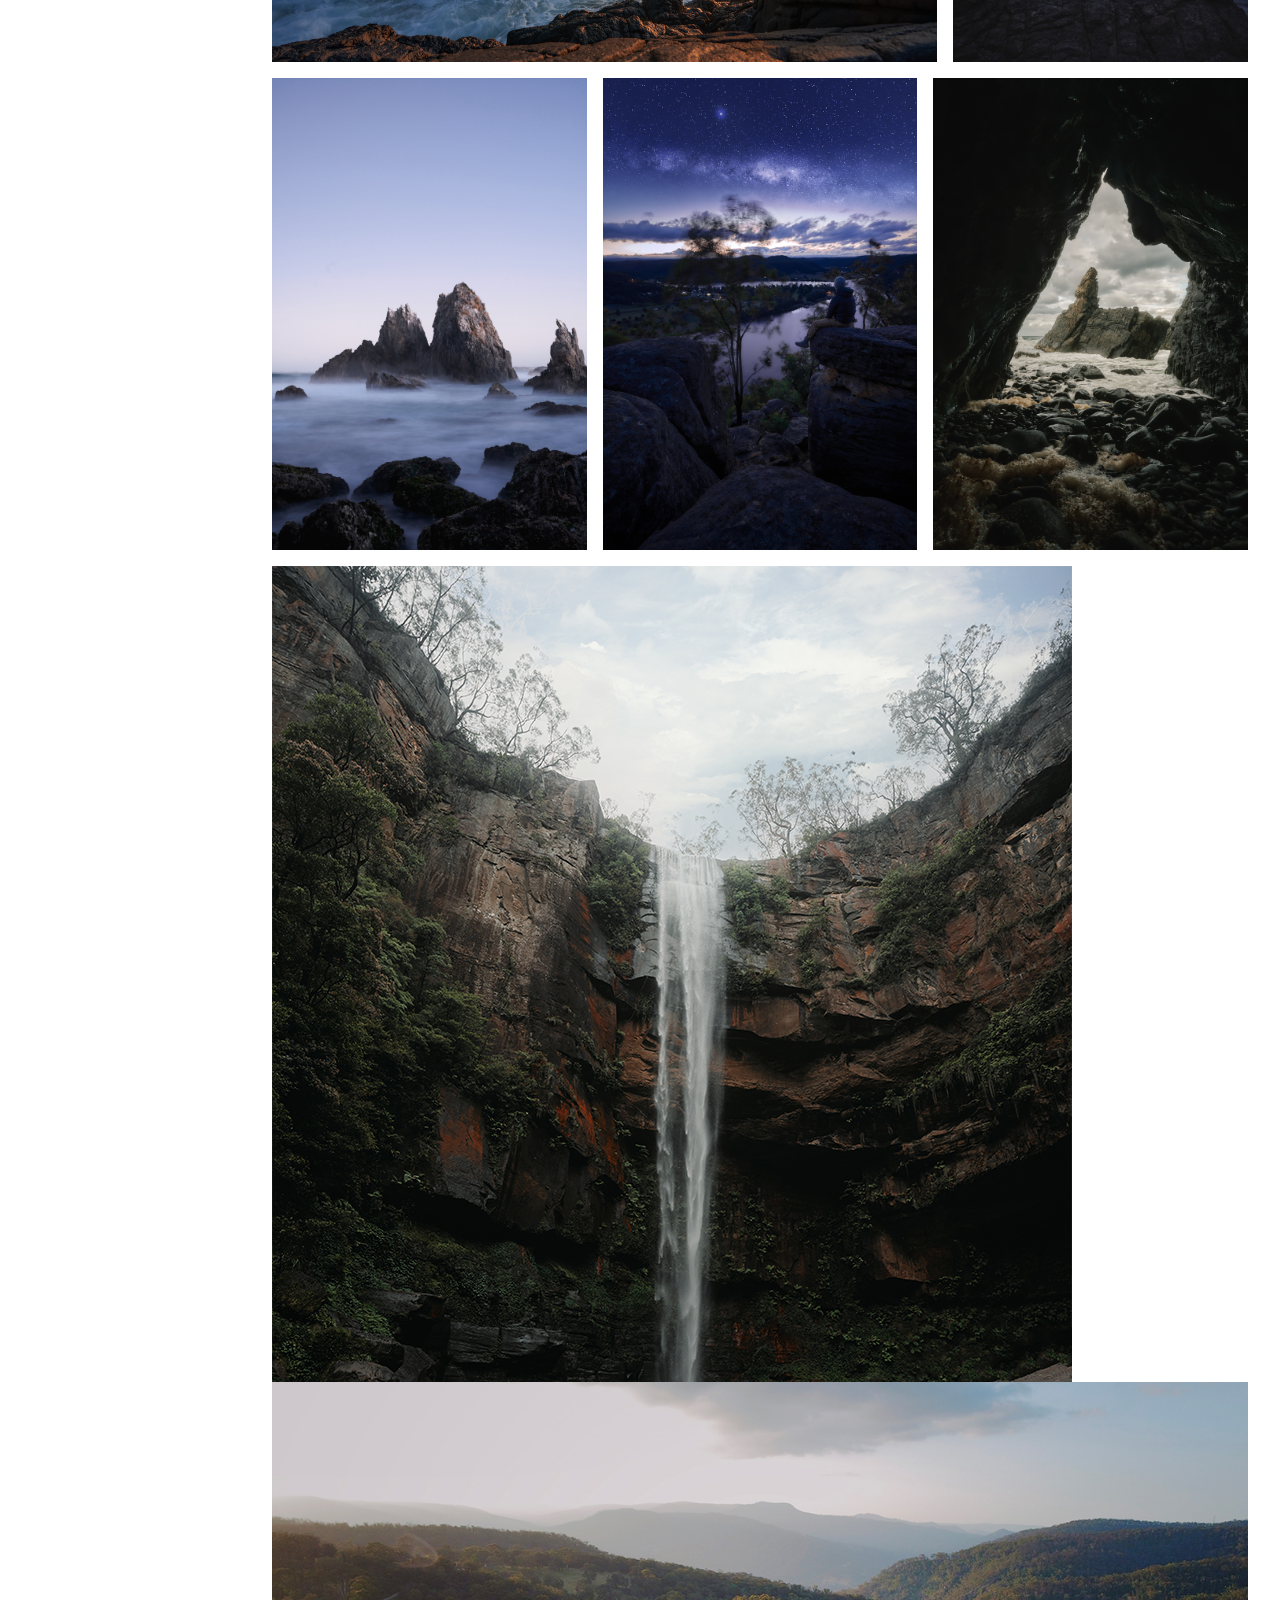
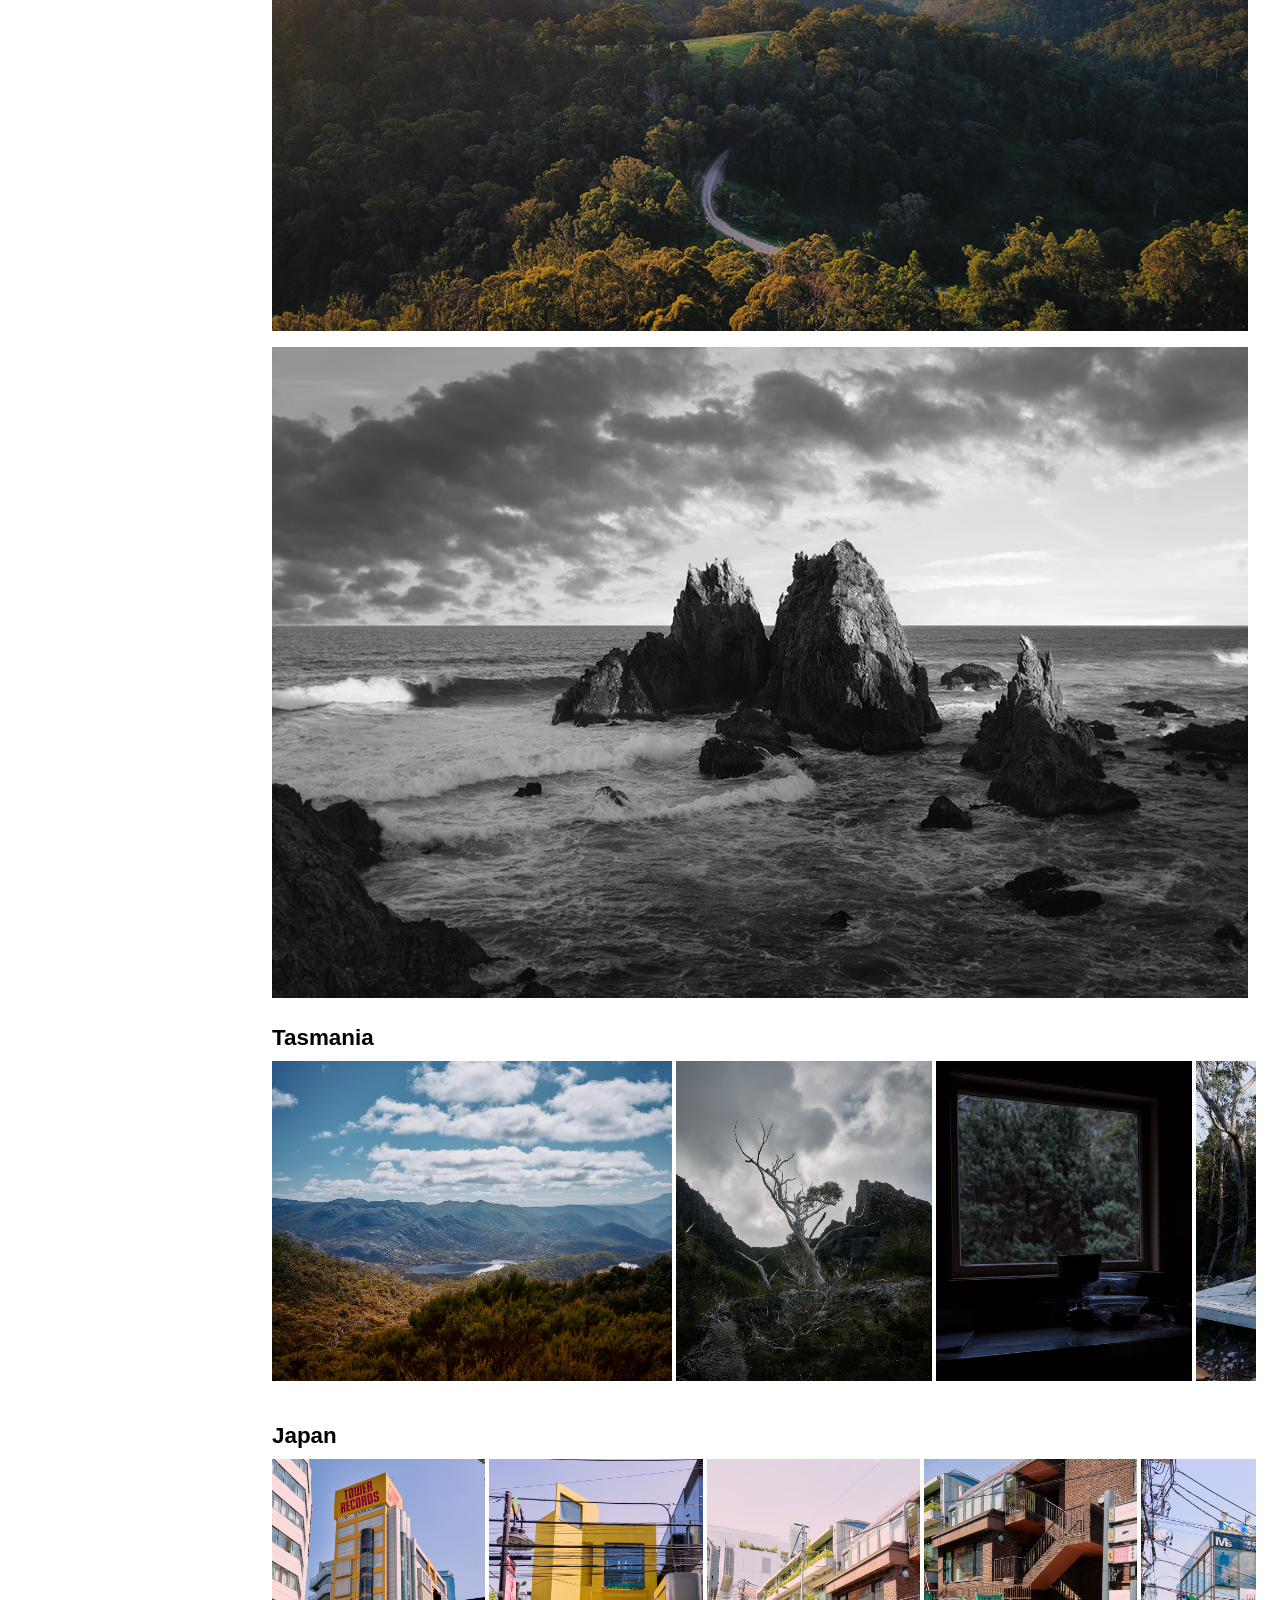
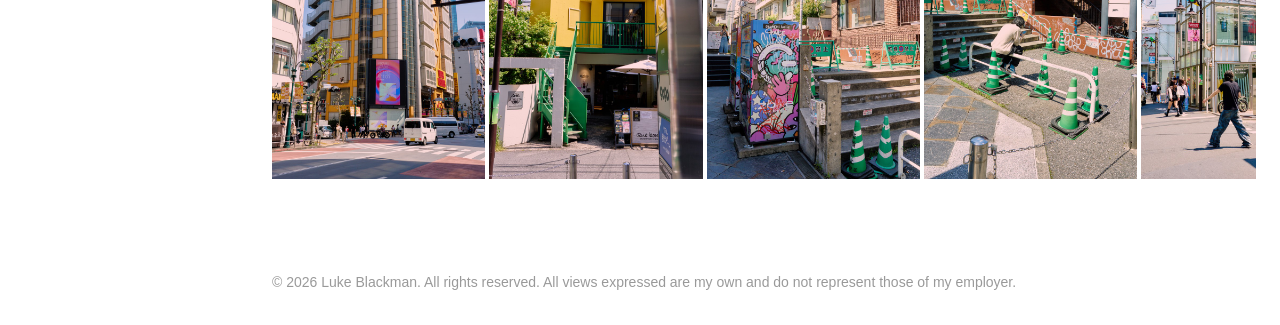
==== commit 29900d34: "Updates" ====
--- a/index.html
+++ b/index.html
@@ -152,68 +152,145 @@
         
         <div class="album-preview">
             
-            <a href="/gallery/tasmania/" class="preview-photo">
+            <a href="/media/gallery/photos/2021-02-24_09.49.29.jpg" class="preview-photo" data-lightbox data-album="tasmania">
                 <img src="/media/gallery/photos/2021-02-24_09.49.29.jpg" alt="Tasmania" loading="lazy" decoding="async">
             </a>
             
-            <a href="/gallery/tasmania/" class="preview-photo">
+            <a href="/media/gallery/photos/2021-02-23_16.36.03.jpg" class="preview-photo" data-lightbox data-album="tasmania">
                 <img src="/media/gallery/photos/2021-02-23_16.36.03.jpg" alt="Tasmania" loading="lazy" decoding="async">
             </a>
             
-            <a href="/gallery/tasmania/" class="preview-photo">
+            <a href="/media/gallery/photos/2021-02-24_18.53.10.jpg" class="preview-photo" data-lightbox data-album="tasmania">
                 <img src="/media/gallery/photos/2021-02-24_18.53.10.jpg" alt="Tasmania" loading="lazy" decoding="async">
             </a>
             
-            <a href="/gallery/tasmania/" class="preview-photo">
+            <a href="/media/gallery/photos/2021-02-24_16.45.42.jpg" class="preview-photo" data-lightbox data-album="tasmania">
                 <img src="/media/gallery/photos/2021-02-24_16.45.42.jpg" alt="Tasmania" loading="lazy" decoding="async">
             </a>
             
-            <a href="/gallery/tasmania/" class="preview-photo">
+            <a href="/media/gallery/photos/2021-02-24_07.16.25.jpg" class="preview-photo" data-lightbox data-album="tasmania">
                 <img src="/media/gallery/photos/2021-02-24_07.16.25.jpg" alt="Tasmania" loading="lazy" decoding="async">
             </a>
             
-            <a href="/gallery/tasmania/" class="preview-photo">
+            <a href="/media/gallery/photos/2021-02-24_06.24.50.jpg" class="preview-photo" data-lightbox data-album="tasmania">
                 <img src="/media/gallery/photos/2021-02-24_06.24.50.jpg" alt="Tasmania" loading="lazy" decoding="async">
             </a>
             
-            <a href="/gallery/tasmania/" class="preview-photo">
+            <a href="/media/gallery/photos/2021-02-24_06.19.54.jpg" class="preview-photo" data-lightbox data-album="tasmania">
                 <img src="/media/gallery/photos/2021-02-24_06.19.54.jpg" alt="Tasmania" loading="lazy" decoding="async">
             </a>
             
-            <a href="/gallery/tasmania/" class="preview-photo">
+            <a href="/media/gallery/photos/2021-02-23_16.28.37.jpg" class="preview-photo" data-lightbox data-album="tasmania">
                 <img src="/media/gallery/photos/2021-02-23_16.28.37.jpg" alt="Tasmania" loading="lazy" decoding="async">
             </a>
             
-            <a href="/gallery/tasmania/" class="preview-photo">
+            <a href="/media/gallery/photos/2021-02-23_15.49.07.jpg" class="preview-photo" data-lightbox data-album="tasmania">
                 <img src="/media/gallery/photos/2021-02-23_15.49.07.jpg" alt="Tasmania" loading="lazy" decoding="async">
             </a>
             
-            <a href="/gallery/tasmania/" class="preview-photo">
+            <a href="/media/gallery/photos/2021-02-23_14.53.25.jpg" class="preview-photo" data-lightbox data-album="tasmania">
                 <img src="/media/gallery/photos/2021-02-23_14.53.25.jpg" alt="Tasmania" loading="lazy" decoding="async">
             </a>
             
-            <a href="/gallery/tasmania/" class="preview-photo">
+            <a href="/media/gallery/photos/2021-02-23_14.17.02.jpg" class="preview-photo" data-lightbox data-album="tasmania">
                 <img src="/media/gallery/photos/2021-02-23_14.17.02.jpg" alt="Tasmania" loading="lazy" decoding="async">
             </a>
             
-            <a href="/gallery/tasmania/" class="preview-photo">
+            <a href="/media/gallery/photos/2021-02-22_14.59.32.jpg" class="preview-photo" data-lightbox data-album="tasmania">
                 <img src="/media/gallery/photos/2021-02-22_14.59.32.jpg" alt="Tasmania" loading="lazy" decoding="async">
             </a>
             
-            <a href="/gallery/tasmania/" class="preview-photo">
+            <a href="/media/gallery/photos/2021-02-22_14.56.15.jpg" class="preview-photo" data-lightbox data-album="tasmania">
                 <img src="/media/gallery/photos/2021-02-22_14.56.15.jpg" alt="Tasmania" loading="lazy" decoding="async">
             </a>
             
-            <a href="/gallery/tasmania/" class="preview-photo">
+            <a href="/media/gallery/photos/2021-02-22_14.51.20.jpg" class="preview-photo" data-lightbox data-album="tasmania">
                 <img src="/media/gallery/photos/2021-02-22_14.51.20.jpg" alt="Tasmania" loading="lazy" decoding="async">
             </a>
             
-            <a href="/gallery/tasmania/" class="preview-photo">
+            <a href="/media/gallery/photos/2021-02-22_14.18.04.jpg" class="preview-photo" data-lightbox data-album="tasmania">
                 <img src="/media/gallery/photos/2021-02-22_14.18.04.jpg" alt="Tasmania" loading="lazy" decoding="async">
             </a>
             
-            <a href="/gallery/tasmania/" class="preview-photo">
+            <a href="/media/gallery/photos/2021-02-22_14.07.34.jpg" class="preview-photo" data-lightbox data-album="tasmania">
                 <img src="/media/gallery/photos/2021-02-22_14.07.34.jpg" alt="Tasmania" loading="lazy" decoding="async">
+            </a>
+            
+        </div>
+        
+    </div>
+    
+    <div class="album-item">
+        <h2><a href="/gallery/japan/">Japan</a></h2>
+        
+        <div class="album-preview">
+            
+            <a href="/media/gallery/photos/DSC07545_FG2PzoN.jpg" class="preview-photo" data-lightbox data-album="japan">
+                <img src="/media/gallery/photos/DSC07545_FG2PzoN.jpg" alt="Japan" loading="lazy" decoding="async">
+            </a>
+            
+            <a href="/media/gallery/photos/DSC07502_1_i0M7Nyx.jpg" class="preview-photo" data-lightbox data-album="japan">
+                <img src="/media/gallery/photos/DSC07502_1_i0M7Nyx.jpg" alt="Japan" loading="lazy" decoding="async">
+            </a>
+            
+            <a href="/media/gallery/photos/DSC07497_1_D15vVIe.jpg" class="preview-photo" data-lightbox data-album="japan">
+                <img src="/media/gallery/photos/DSC07497_1_D15vVIe.jpg" alt="Japan" loading="lazy" decoding="async">
+            </a>
+            
+            <a href="/media/gallery/photos/DSC07496_1_kxGdPzo.jpg" class="preview-photo" data-lightbox data-album="japan">
+                <img src="/media/gallery/photos/DSC07496_1_kxGdPzo.jpg" alt="Japan" loading="lazy" decoding="async">
+            </a>
+            
+            <a href="/media/gallery/photos/DSC07483_ngBW44m.jpg" class="preview-photo" data-lightbox data-album="japan">
+                <img src="/media/gallery/photos/DSC07483_ngBW44m.jpg" alt="Japan" loading="lazy" decoding="async">
+            </a>
+            
+            <a href="/media/gallery/photos/DSC07465_1_4hINXAp.jpg" class="preview-photo" data-lightbox data-album="japan">
+                <img src="/media/gallery/photos/DSC07465_1_4hINXAp.jpg" alt="Japan" loading="lazy" decoding="async">
+            </a>
+            
+            <a href="/media/gallery/photos/DSC07596_sbVywgc.jpg" class="preview-photo" data-lightbox data-album="japan">
+                <img src="/media/gallery/photos/DSC07596_sbVywgc.jpg" alt="Japan" loading="lazy" decoding="async">
+            </a>
+            
+            <a href="/media/gallery/photos/DSC08553_Panorama_1_copy_72zIQZE.jpg" class="preview-photo" data-lightbox data-album="japan">
+                <img src="/media/gallery/photos/DSC08553_Panorama_1_copy_72zIQZE.jpg" alt="Japan" loading="lazy" decoding="async">
+            </a>
+            
+            <a href="/media/gallery/photos/DSC08402_AayFoCO.jpg" class="preview-photo" data-lightbox data-album="japan">
+                <img src="/media/gallery/photos/DSC08402_AayFoCO.jpg" alt="Japan" loading="lazy" decoding="async">
+            </a>
+            
+            <a href="/media/gallery/photos/DSC07786_Pyhxend.jpeg" class="preview-photo" data-lightbox data-album="japan">
+                <img src="/media/gallery/photos/DSC07786_Pyhxend.jpeg" alt="Japan" loading="lazy" decoding="async">
+            </a>
+            
+            <a href="/media/gallery/photos/DSC07519_1_J29eWmq.jpg" class="preview-photo" data-lightbox data-album="japan">
+                <img src="/media/gallery/photos/DSC07519_1_J29eWmq.jpg" alt="Japan" loading="lazy" decoding="async">
+            </a>
+            
+            <a href="/media/gallery/photos/DSC07431_1_r3PnoWt.jpg" class="preview-photo" data-lightbox data-album="japan">
+                <img src="/media/gallery/photos/DSC07431_1_r3PnoWt.jpg" alt="Japan" loading="lazy" decoding="async">
+            </a>
+            
+            <a href="/media/gallery/photos/DSC07422_1_AvFPdTx.jpg" class="preview-photo" data-lightbox data-album="japan">
+                <img src="/media/gallery/photos/DSC07422_1_AvFPdTx.jpg" alt="Japan" loading="lazy" decoding="async">
+            </a>
+            
+            <a href="/media/gallery/photos/DSC07387_1_ioZerVR.jpg" class="preview-photo" data-lightbox data-album="japan">
+                <img src="/media/gallery/photos/DSC07387_1_ioZerVR.jpg" alt="Japan" loading="lazy" decoding="async">
+            </a>
+            
+            <a href="/media/gallery/photos/DSC07356_btJzaQR.jpg" class="preview-photo" data-lightbox data-album="japan">
+                <img src="/media/gallery/photos/DSC07356_btJzaQR.jpg" alt="Japan" loading="lazy" decoding="async">
+            </a>
+            
+            <a href="/media/gallery/photos/DSC07236_VwKxBMl.jpg" class="preview-photo" data-lightbox data-album="japan">
+                <img src="/media/gallery/photos/DSC07236_VwKxBMl.jpg" alt="Japan" loading="lazy" decoding="async">
+            </a>
+            
+            <a href="/media/gallery/photos/DSC07147_ddqusBs.jpg" class="preview-photo" data-lightbox data-album="japan">
+                <img src="/media/gallery/photos/DSC07147_ddqusBs.jpg" alt="Japan" loading="lazy" decoding="async">
             </a>
             
         </div>
@@ -289,7 +366,14 @@
                 if (link) {
                     e.preventDefault();
                     e.stopPropagation();
-                    const allLinks = Array.from(document.querySelectorAll('a[data-lightbox]'));
+                    // Group by album if data-album is present
+                    const album = link.getAttribute('data-album');
+                    var allLinks;
+                    if (album) {
+                        allLinks = Array.from(document.querySelectorAll('a[data-lightbox][data-album="' + album + '"]'));
+                    } else {
+                        allLinks = Array.from(document.querySelectorAll('a[data-lightbox]'));
+                    }
                     const images = allLinks.map(function(l) { return l.getAttribute('href'); });
                     const index = allLinks.indexOf(link);
                     openLightbox(images, index);
@@ -323,6 +407,21 @@
                 if (e.key === 'ArrowRight') nextImage();
                 if (e.key === 'ArrowLeft') prevImage();
             });
+
+            // Auto-open lightbox if URL has #photo-{id} hash
+            var hash = window.location.hash;
+            if (hash && hash.startsWith('#photo-')) {
+                var photoId = hash.substring(7);
+                var targetLink = document.querySelector('a[data-lightbox][data-photo-id="' + photoId + '"]');
+                if (targetLink) {
+                    var allLinks = Array.from(document.querySelectorAll('a[data-lightbox]'));
+                    var images = allLinks.map(function(l) { return l.getAttribute('href'); });
+                    var index = allLinks.indexOf(targetLink);
+                    if (index >= 0) {
+                        openLightbox(images, index);
+                    }
+                }
+            }
         })();
         </script>
     </body>
--- a/static/css/style.css
+++ b/static/css/style.css
@@ -125,6 +125,10 @@
     color: inherit;
 }
 
+.entry h1 a {
+    text-decoration: none;
+}
+
 .entry a:hover {
     color: rgba(0, 0, 0, 0.5);
 }
@@ -141,6 +145,7 @@
     flex-wrap: wrap;
     padding: 1rem;
     padding-right: 1.5rem;
+    overflow: hidden;
 }
 
 .posts.inline {
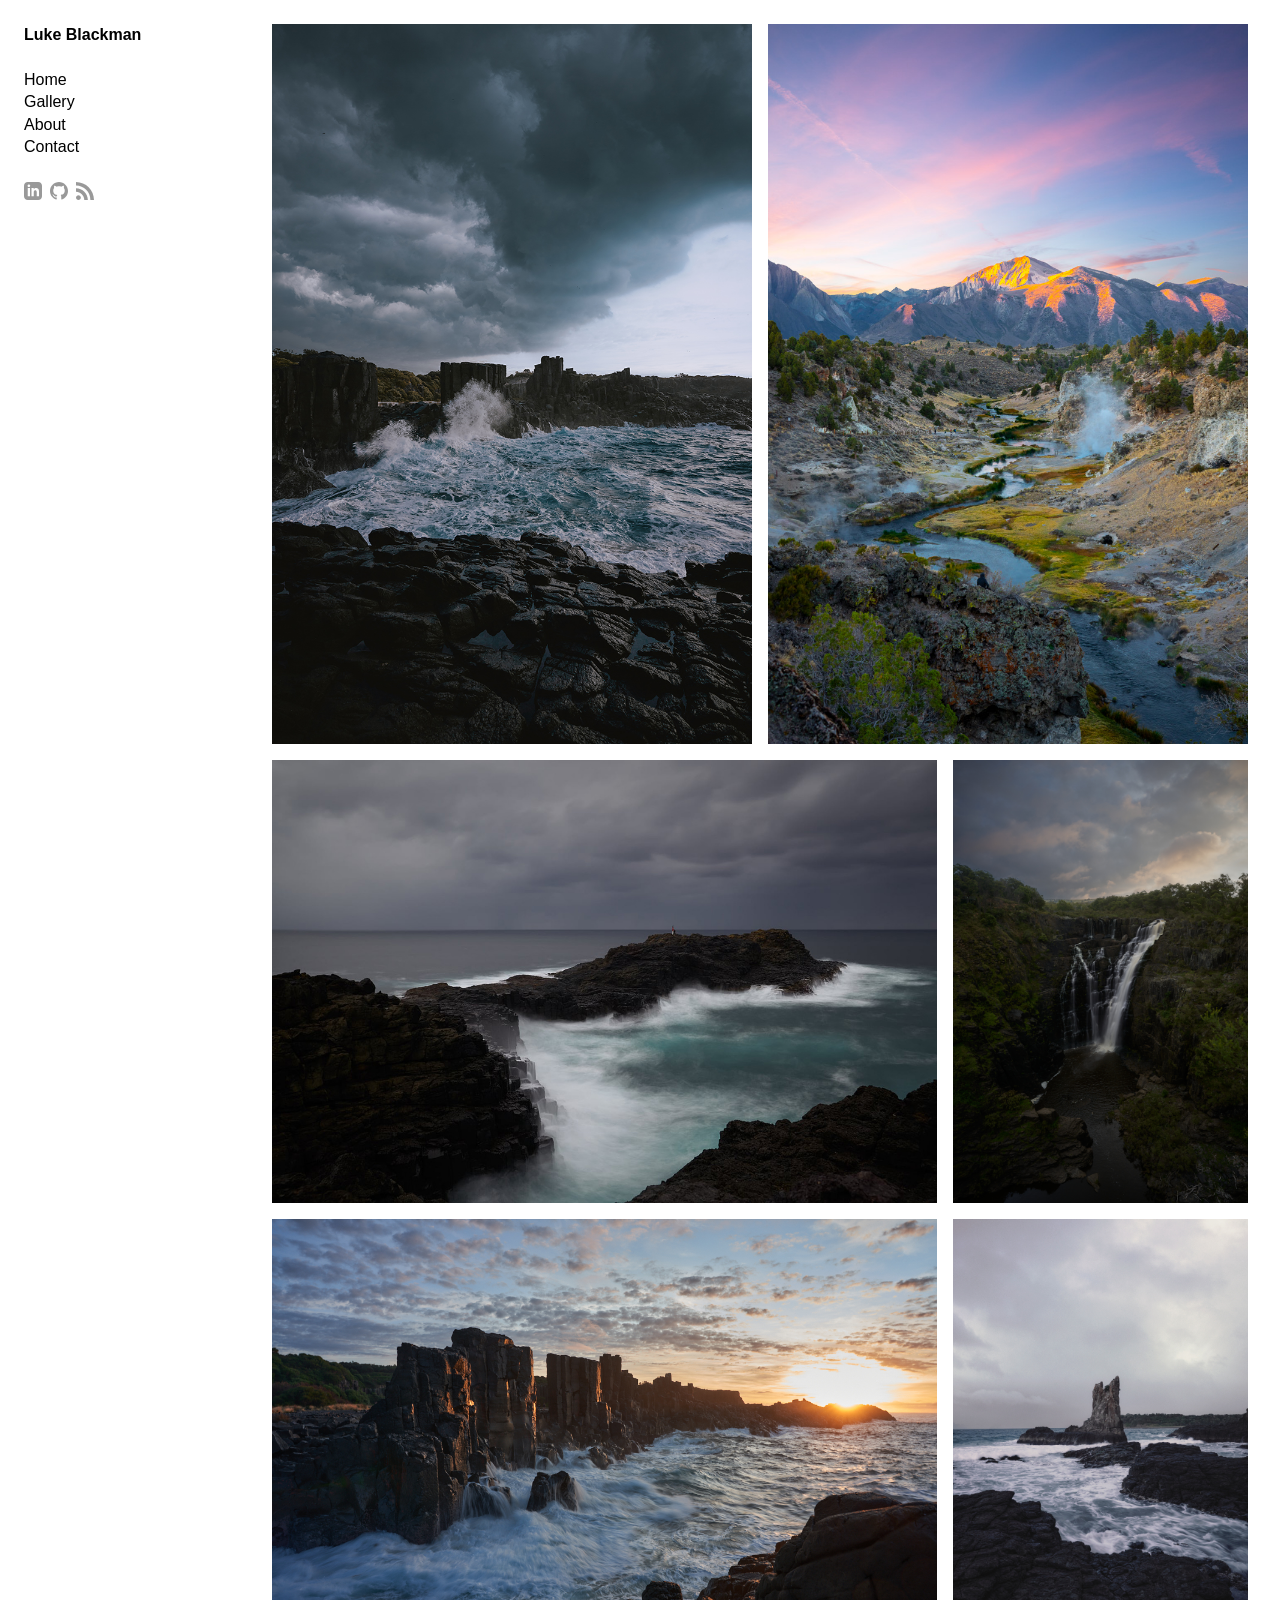
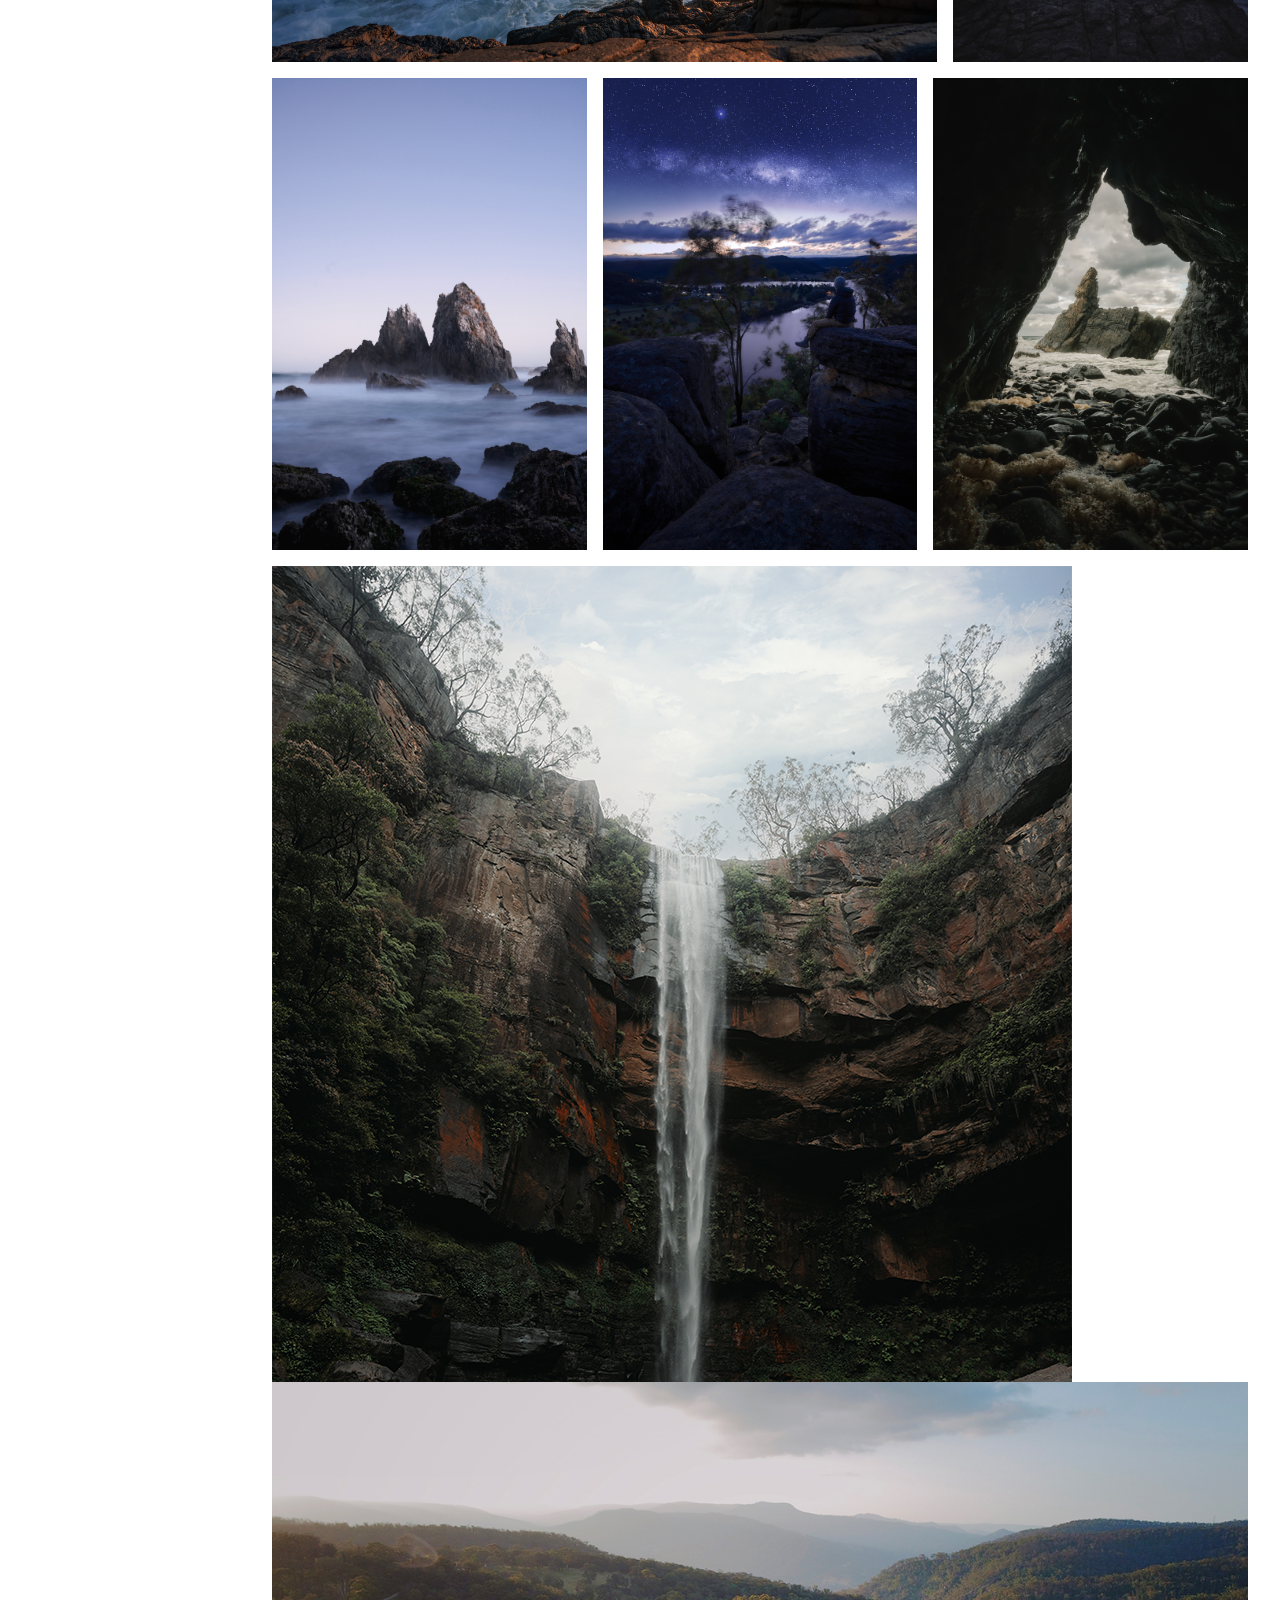
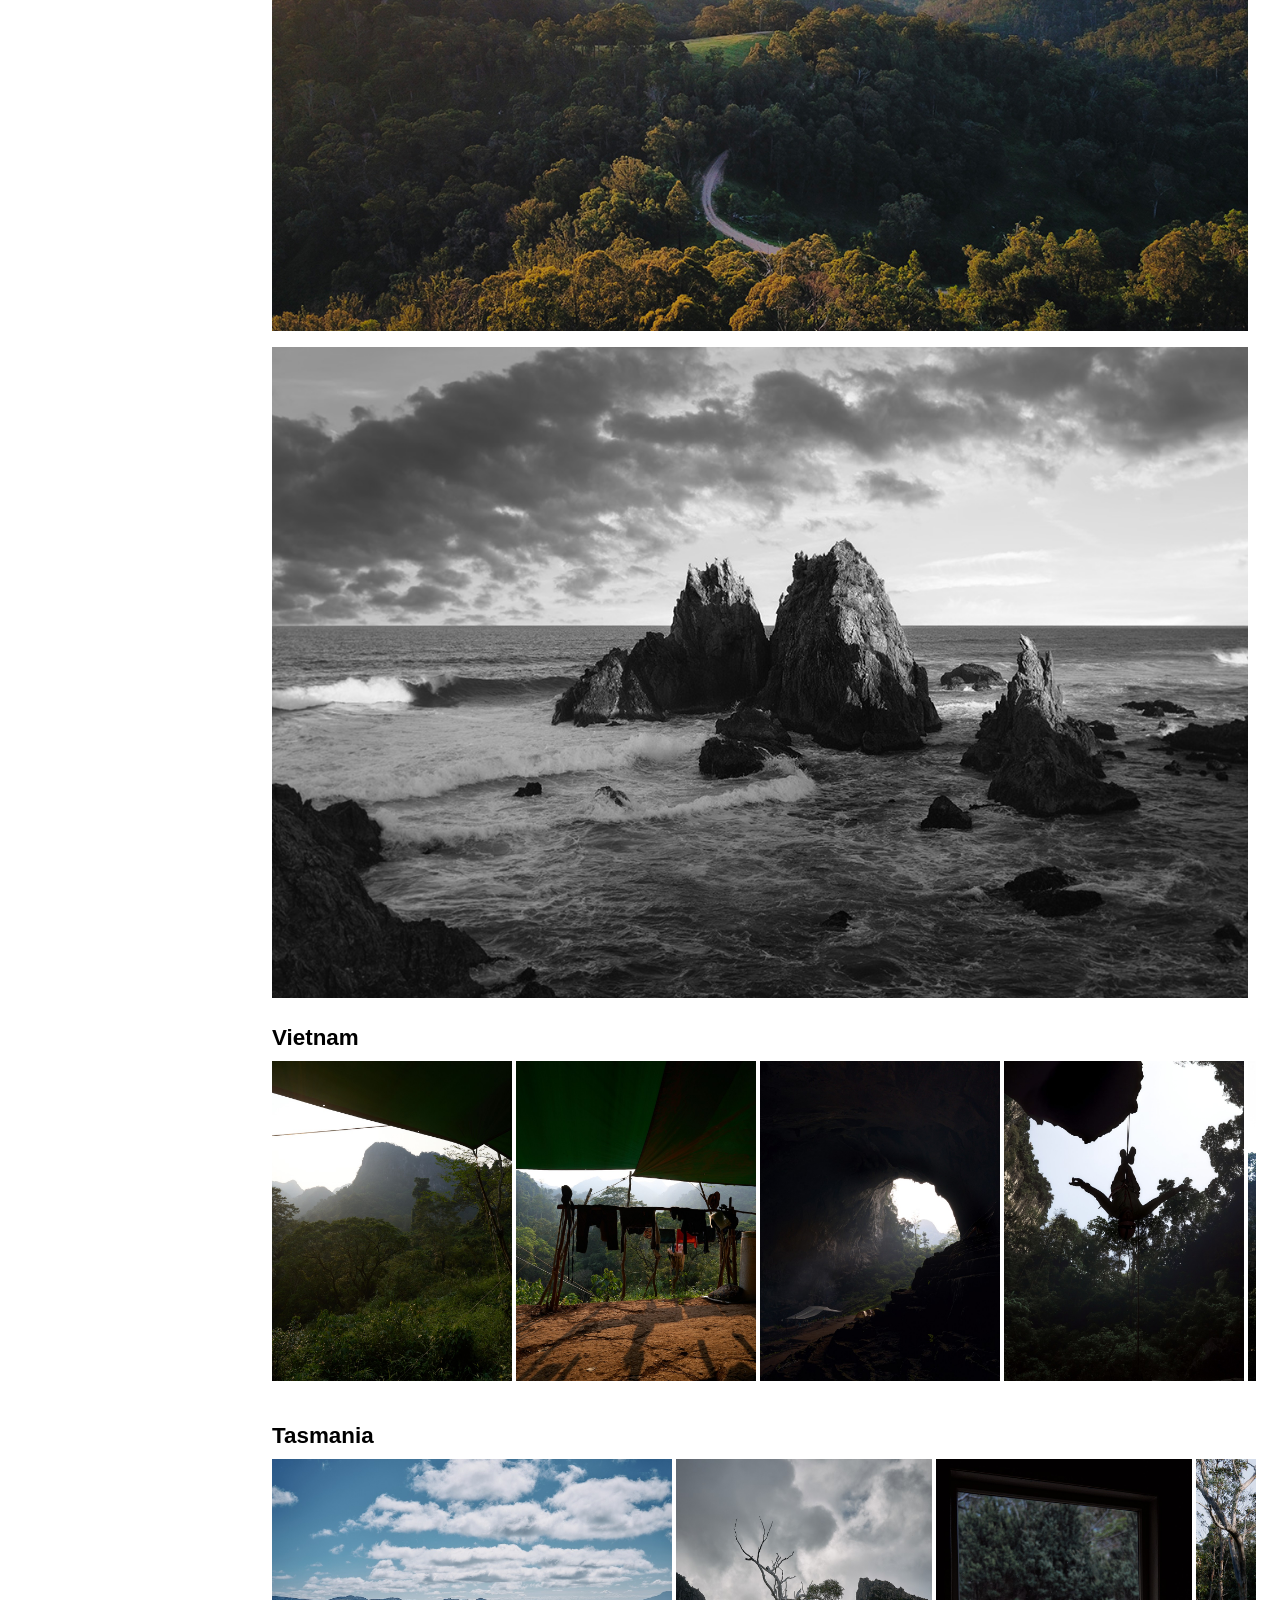
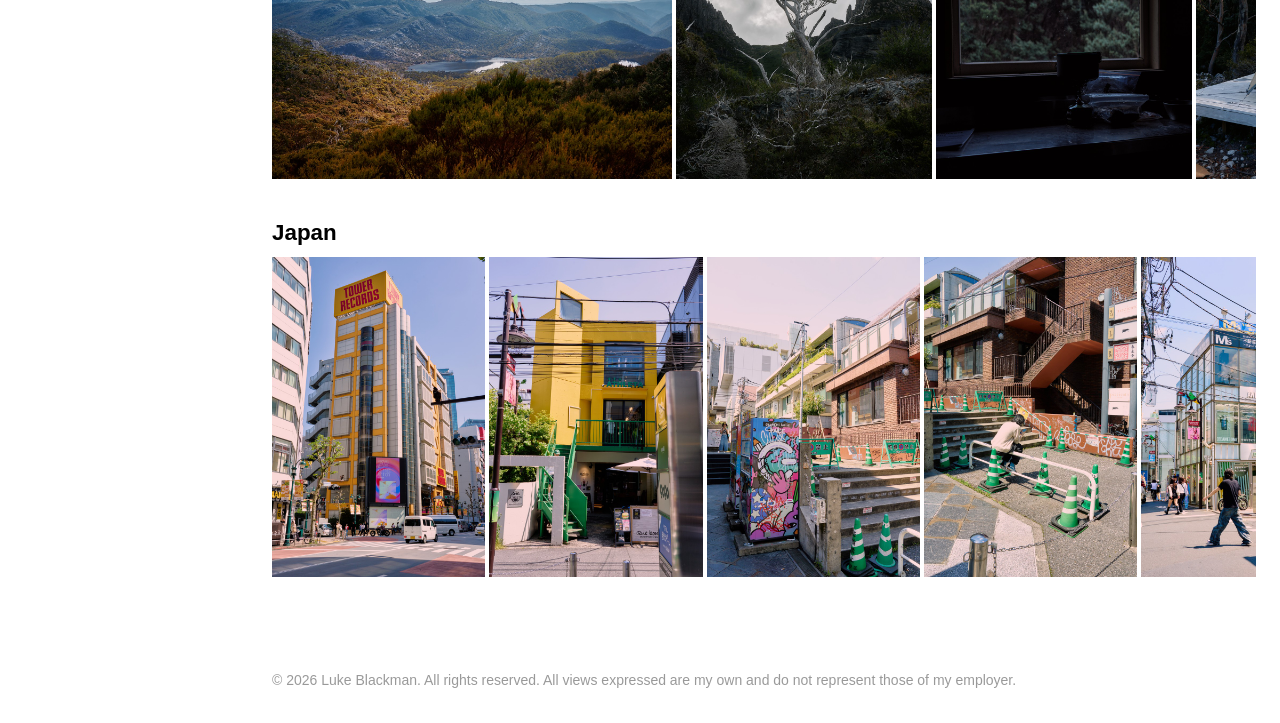
==== commit 05a1586b: "Updates" ====
--- a/index.html
+++ b/index.html
@@ -4,6 +4,7 @@
     <head>
         <meta charset="utf-8" />
         <meta name="viewport" content="width=device-width, initial-scale=1" />
+        <meta name="theme-color" content="#ffffff" />
         <title>Luke Blackman</title>
         <meta
             name="description"
@@ -25,6 +26,10 @@
         />
         
 
+        <!-- Preconnect to external domains for faster loading -->
+        <link rel="preconnect" href="https://www.googletagmanager.com" />
+        <link rel="dns-prefetch" href="https://www.googletagmanager.com" />
+
         <link rel="icon" href="/static/favicon.ico" type="image/x-icon" />
         <link
             rel="alternate"
@@ -33,15 +38,6 @@
             href="/feed/"
         />
         <link rel="stylesheet" href="/static/css/style.css" />
-
-        <!-- Google Analytics -->
-        <script async src="https://www.googletagmanager.com/gtag/js?id=G-47GTWN9S5M"></script>
-        <script>
-            window.dataLayer = window.dataLayer || [];
-            function gtag(){dataLayer.push(arguments);}
-            gtag('js', new Date());
-            gtag('config', 'G-47GTWN9S5M');
-        </script>
     </head>
     <body class="position-left">
         <div class="navigation-container align-left">
@@ -146,6 +142,155 @@
 
 
 <div class="album-grid">
+    
+    <div class="album-item">
+        <h2><a href="/gallery/vietnam/">Vietnam</a></h2>
+        
+        <div class="album-preview">
+            
+            <a href="/media/gallery/photos/DSC01485_1.jpg" class="preview-photo" data-lightbox data-album="vietnam">
+                <img src="/media/gallery/photos/DSC01485_1.jpg" alt="Vietnam" loading="lazy" decoding="async">
+            </a>
+            
+            <a href="/media/gallery/photos/DSC01484_1.jpg" class="preview-photo" data-lightbox data-album="vietnam">
+                <img src="/media/gallery/photos/DSC01484_1.jpg" alt="Vietnam" loading="lazy" decoding="async">
+            </a>
+            
+            <a href="/media/gallery/photos/DSC02082.jpg" class="preview-photo" data-lightbox data-album="vietnam">
+                <img src="/media/gallery/photos/DSC02082.jpg" alt="Vietnam" loading="lazy" decoding="async">
+            </a>
+            
+            <a href="/media/gallery/photos/DSC01740.jpg" class="preview-photo" data-lightbox data-album="vietnam">
+                <img src="/media/gallery/photos/DSC01740.jpg" alt="Vietnam" loading="lazy" decoding="async">
+            </a>
+            
+            <a href="/media/gallery/photos/R0001955_1.jpg" class="preview-photo" data-lightbox data-album="vietnam">
+                <img src="/media/gallery/photos/R0001955_1.jpg" alt="Vietnam" loading="lazy" decoding="async">
+            </a>
+            
+            <a href="/media/gallery/photos/R0001930_Panorama_1.jpg" class="preview-photo" data-lightbox data-album="vietnam">
+                <img src="/media/gallery/photos/R0001930_Panorama_1.jpg" alt="Vietnam" loading="lazy" decoding="async">
+            </a>
+            
+            <a href="/media/gallery/photos/R0001868_1.jpg" class="preview-photo" data-lightbox data-album="vietnam">
+                <img src="/media/gallery/photos/R0001868_1.jpg" alt="Vietnam" loading="lazy" decoding="async">
+            </a>
+            
+            <a href="/media/gallery/photos/R0001807_1.jpg" class="preview-photo" data-lightbox data-album="vietnam">
+                <img src="/media/gallery/photos/R0001807_1.jpg" alt="Vietnam" loading="lazy" decoding="async">
+            </a>
+            
+            <a href="/media/gallery/photos/R0001800.jpg" class="preview-photo" data-lightbox data-album="vietnam">
+                <img src="/media/gallery/photos/R0001800.jpg" alt="Vietnam" loading="lazy" decoding="async">
+            </a>
+            
+            <a href="/media/gallery/photos/R0001771_1.jpg" class="preview-photo" data-lightbox data-album="vietnam">
+                <img src="/media/gallery/photos/R0001771_1.jpg" alt="Vietnam" loading="lazy" decoding="async">
+            </a>
+            
+            <a href="/media/gallery/photos/R0001765.jpg" class="preview-photo" data-lightbox data-album="vietnam">
+                <img src="/media/gallery/photos/R0001765.jpg" alt="Vietnam" loading="lazy" decoding="async">
+            </a>
+            
+            <a href="/media/gallery/photos/R0001764_1.jpg" class="preview-photo" data-lightbox data-album="vietnam">
+                <img src="/media/gallery/photos/R0001764_1.jpg" alt="Vietnam" loading="lazy" decoding="async">
+            </a>
+            
+            <a href="/media/gallery/photos/R0001709_1.jpg" class="preview-photo" data-lightbox data-album="vietnam">
+                <img src="/media/gallery/photos/R0001709_1.jpg" alt="Vietnam" loading="lazy" decoding="async">
+            </a>
+            
+            <a href="/media/gallery/photos/R0001684_1.jpg" class="preview-photo" data-lightbox data-album="vietnam">
+                <img src="/media/gallery/photos/R0001684_1.jpg" alt="Vietnam" loading="lazy" decoding="async">
+            </a>
+            
+            <a href="/media/gallery/photos/R0001678.jpg" class="preview-photo" data-lightbox data-album="vietnam">
+                <img src="/media/gallery/photos/R0001678.jpg" alt="Vietnam" loading="lazy" decoding="async">
+            </a>
+            
+            <a href="/media/gallery/photos/R0001675_1.jpg" class="preview-photo" data-lightbox data-album="vietnam">
+                <img src="/media/gallery/photos/R0001675_1.jpg" alt="Vietnam" loading="lazy" decoding="async">
+            </a>
+            
+            <a href="/media/gallery/photos/R0001656.jpg" class="preview-photo" data-lightbox data-album="vietnam">
+                <img src="/media/gallery/photos/R0001656.jpg" alt="Vietnam" loading="lazy" decoding="async">
+            </a>
+            
+            <a href="/media/gallery/photos/R0001636.jpg" class="preview-photo" data-lightbox data-album="vietnam">
+                <img src="/media/gallery/photos/R0001636.jpg" alt="Vietnam" loading="lazy" decoding="async">
+            </a>
+            
+            <a href="/media/gallery/photos/R0001626_1.jpg" class="preview-photo" data-lightbox data-album="vietnam">
+                <img src="/media/gallery/photos/R0001626_1.jpg" alt="Vietnam" loading="lazy" decoding="async">
+            </a>
+            
+            <a href="/media/gallery/photos/R0001604_1.jpg" class="preview-photo" data-lightbox data-album="vietnam">
+                <img src="/media/gallery/photos/R0001604_1.jpg" alt="Vietnam" loading="lazy" decoding="async">
+            </a>
+            
+            <a href="/media/gallery/photos/R0001600_1.jpg" class="preview-photo" data-lightbox data-album="vietnam">
+                <img src="/media/gallery/photos/R0001600_1.jpg" alt="Vietnam" loading="lazy" decoding="async">
+            </a>
+            
+            <a href="/media/gallery/photos/R0001547.jpg" class="preview-photo" data-lightbox data-album="vietnam">
+                <img src="/media/gallery/photos/R0001547.jpg" alt="Vietnam" loading="lazy" decoding="async">
+            </a>
+            
+            <a href="/media/gallery/photos/DSC02082_1.jpg" class="preview-photo" data-lightbox data-album="vietnam">
+                <img src="/media/gallery/photos/DSC02082_1.jpg" alt="Vietnam" loading="lazy" decoding="async">
+            </a>
+            
+            <a href="/media/gallery/photos/DSC02045.jpg" class="preview-photo" data-lightbox data-album="vietnam">
+                <img src="/media/gallery/photos/DSC02045.jpg" alt="Vietnam" loading="lazy" decoding="async">
+            </a>
+            
+            <a href="/media/gallery/photos/DSC02026.jpg" class="preview-photo" data-lightbox data-album="vietnam">
+                <img src="/media/gallery/photos/DSC02026.jpg" alt="Vietnam" loading="lazy" decoding="async">
+            </a>
+            
+            <a href="/media/gallery/photos/DSC01983.jpg" class="preview-photo" data-lightbox data-album="vietnam">
+                <img src="/media/gallery/photos/DSC01983.jpg" alt="Vietnam" loading="lazy" decoding="async">
+            </a>
+            
+            <a href="/media/gallery/photos/DSC01973_1.jpg" class="preview-photo" data-lightbox data-album="vietnam">
+                <img src="/media/gallery/photos/DSC01973_1.jpg" alt="Vietnam" loading="lazy" decoding="async">
+            </a>
+            
+            <a href="/media/gallery/photos/DSC01952.jpg" class="preview-photo" data-lightbox data-album="vietnam">
+                <img src="/media/gallery/photos/DSC01952.jpg" alt="Vietnam" loading="lazy" decoding="async">
+            </a>
+            
+            <a href="/media/gallery/photos/DSC01899.jpg" class="preview-photo" data-lightbox data-album="vietnam">
+                <img src="/media/gallery/photos/DSC01899.jpg" alt="Vietnam" loading="lazy" decoding="async">
+            </a>
+            
+            <a href="/media/gallery/photos/DSC01894_1.jpg" class="preview-photo" data-lightbox data-album="vietnam">
+                <img src="/media/gallery/photos/DSC01894_1.jpg" alt="Vietnam" loading="lazy" decoding="async">
+            </a>
+            
+            <a href="/media/gallery/photos/DSC01877.jpg" class="preview-photo" data-lightbox data-album="vietnam">
+                <img src="/media/gallery/photos/DSC01877.jpg" alt="Vietnam" loading="lazy" decoding="async">
+            </a>
+            
+            <a href="/media/gallery/photos/DSC01853.jpg" class="preview-photo" data-lightbox data-album="vietnam">
+                <img src="/media/gallery/photos/DSC01853.jpg" alt="Vietnam" loading="lazy" decoding="async">
+            </a>
+            
+            <a href="/media/gallery/photos/DSC01799_Panorama.jpg" class="preview-photo" data-lightbox data-album="vietnam">
+                <img src="/media/gallery/photos/DSC01799_Panorama.jpg" alt="Vietnam" loading="lazy" decoding="async">
+            </a>
+            
+            <a href="/media/gallery/photos/DSC01646.jpg" class="preview-photo" data-lightbox data-album="vietnam">
+                <img src="/media/gallery/photos/DSC01646.jpg" alt="Vietnam" loading="lazy" decoding="async">
+            </a>
+            
+            <a href="/media/gallery/photos/DSC01493.jpg" class="preview-photo" data-lightbox data-album="vietnam">
+                <img src="/media/gallery/photos/DSC01493.jpg" alt="Vietnam" loading="lazy" decoding="async">
+            </a>
+            
+        </div>
+        
+    </div>
     
     <div class="album-item">
         <h2><a href="/gallery/tasmania/">Tasmania</a></h2>
@@ -424,5 +569,32 @@
             }
         })();
         </script>
+
+        <!-- Google Analytics - deferred loading for better performance -->
+        <script>
+        (function() {
+            // Load GA after page interaction or after 3 seconds, whichever comes first
+            var loaded = false;
+            function loadGA() {
+                if (loaded) return;
+                loaded = true;
+                var script = document.createElement('script');
+                script.src = 'https://www.googletagmanager.com/gtag/js?id=G-47GTWN9S5M';
+                script.async = true;
+                document.head.appendChild(script);
+                window.dataLayer = window.dataLayer || [];
+                function gtag(){dataLayer.push(arguments);}
+                window.gtag = gtag;
+                gtag('js', new Date());
+                gtag('config', 'G-47GTWN9S5M');
+            }
+            // Load on first interaction
+            ['scroll', 'click', 'touchstart', 'keydown'].forEach(function(event) {
+                document.addEventListener(event, loadGA, {once: true, passive: true});
+            });
+            // Or after 3 seconds if no interaction
+            setTimeout(loadGA, 3000);
+        })();
+        </script>
     </body>
 </html>
--- a/static/css/style.css
+++ b/static/css/style.css
@@ -1,3 +1,13 @@
+:root {
+    --color-text: #000000;
+    --color-text-hover: rgba(0, 0, 0, 0.5);
+    --color-text-muted: rgba(0, 0, 0, 0.4);
+    --color-bg: #ffffff;
+    --color-border: rgba(0, 0, 0, 0.1);
+    --spacing-unit: 1.5rem;
+    --nav-width: 224px;
+}
+
 html {
     font-family:
         -apple-system, BlinkMacSystemFont, "avenir next", avenir,
@@ -12,15 +22,15 @@
 body {
     font-variant-ligatures: common-ligatures;
     font-feature-settings: "liga";
-    background: #ffffff;
-    color: #000000;
+    background: var(--color-bg);
+    color: var(--color-text);
     word-wrap: break-word;
     margin: 0 auto;
     max-width: 100%;
 }
 
 body.position-left {
-    padding-left: calc(1.5rem + 224px);
+    padding-left: calc(var(--spacing-unit) + var(--nav-width));
 }
 
 body.position-left .navigation-container {
@@ -30,9 +40,9 @@
 .navigation-container {
     position: fixed;
     top: 0;
-    width: 224px;
+    width: var(--nav-width);
     height: 100vh;
-    padding: 1.5rem;
+    padding: var(--spacing-unit);
 }
 
 .navigation a.index-link {
@@ -53,7 +63,7 @@
 .navigation a:hover,
 .navigation a:focus,
 .navigation a.light {
-    color: rgba(0, 0, 0, 0.5);
+    color: var(--color-text-hover);
 }
 
 .navigation a.light:hover {
@@ -79,7 +89,7 @@
 
 .social-links a {
     display: block;
-    color: rgba(0, 0, 0, 0.4);
+    color: var(--color-text-muted);
     transition: color 0.1s;
     text-decoration: none;
     line-height: 0;
@@ -114,7 +124,7 @@
     font-size: 2em;
     margin: 0em 0 1.5rem;
     padding-bottom: 0.5rem;
-    border-bottom: 1px solid rgba(0, 0, 0, 0.1);
+    border-bottom: 1px solid var(--color-border);
 }
 
 .entry p {
@@ -130,7 +140,7 @@
 }
 
 .entry a:hover {
-    color: rgba(0, 0, 0, 0.5);
+    color: var(--color-text-hover);
 }
 
 .entry .content-photo {
@@ -266,11 +276,11 @@
 }
 
 .blog-entry h2 a:hover {
-    color: rgba(0, 0, 0, 0.5);
+    color: var(--color-text-hover);
 }
 
 .blog-entry .meta {
-    color: rgba(0, 0, 0, 0.4);
+    color: var(--color-text-muted);
     font-size: 0.875em;
     margin: 0 0 0.5rem;
 }
@@ -316,7 +326,7 @@
 }
 
 .entry .back-link:hover {
-    color: rgba(0, 0, 0, 0.5);
+    color: var(--color-text-hover);
 }
 
 /* Album grid on gallery page */
@@ -358,7 +368,7 @@
 }
 
 .album-item a:hover {
-    color: rgba(0, 0, 0, 0.5);
+    color: var(--color-text-hover);
 }
 
 .album-item h2 {
@@ -367,7 +377,7 @@
 }
 
 .album-item .meta {
-    color: rgba(0, 0, 0, 0.4);
+    color: var(--color-text-muted);
     font-size: 0.875em;
 }
 
@@ -500,11 +510,36 @@
     opacity: 0.8;
 }
 
+/* Pagination */
+.pagination {
+    display: flex;
+    justify-content: center;
+    align-items: center;
+    gap: 1.5rem;
+    padding: var(--spacing-unit);
+}
+
+.pagination-prev,
+.pagination-next {
+    color: inherit;
+    text-decoration: none;
+    transition: color 0.1s;
+}
+
+.pagination-prev:hover,
+.pagination-next:hover {
+    color: var(--color-text-hover);
+}
+
+.pagination-info {
+    color: var(--color-text-muted);
+}
+
 /* Footer */
 .site-footer {
     padding: 2rem 1.5rem;
     text-align: left;
-    color: rgba(0, 0, 0, 0.4);
+    color: var(--color-text-muted);
     font-size: 0.875em;
 }
 
